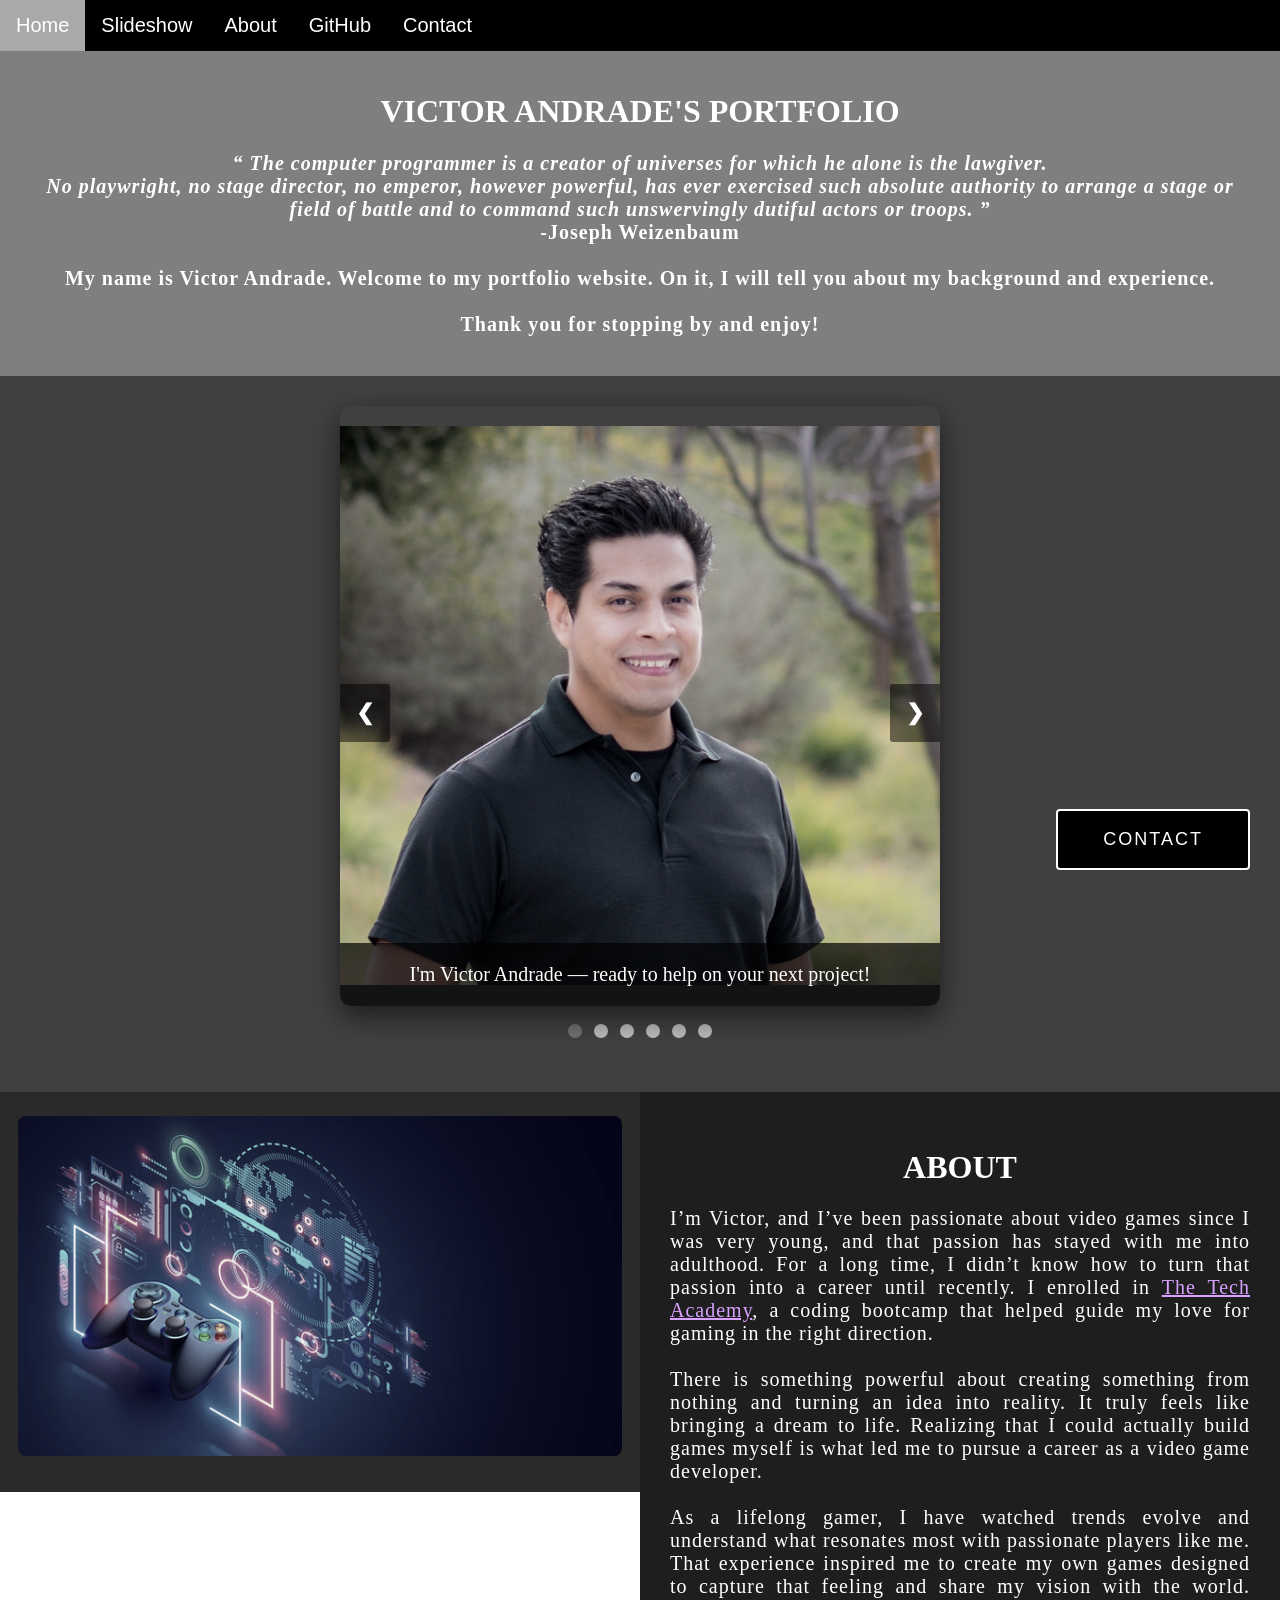
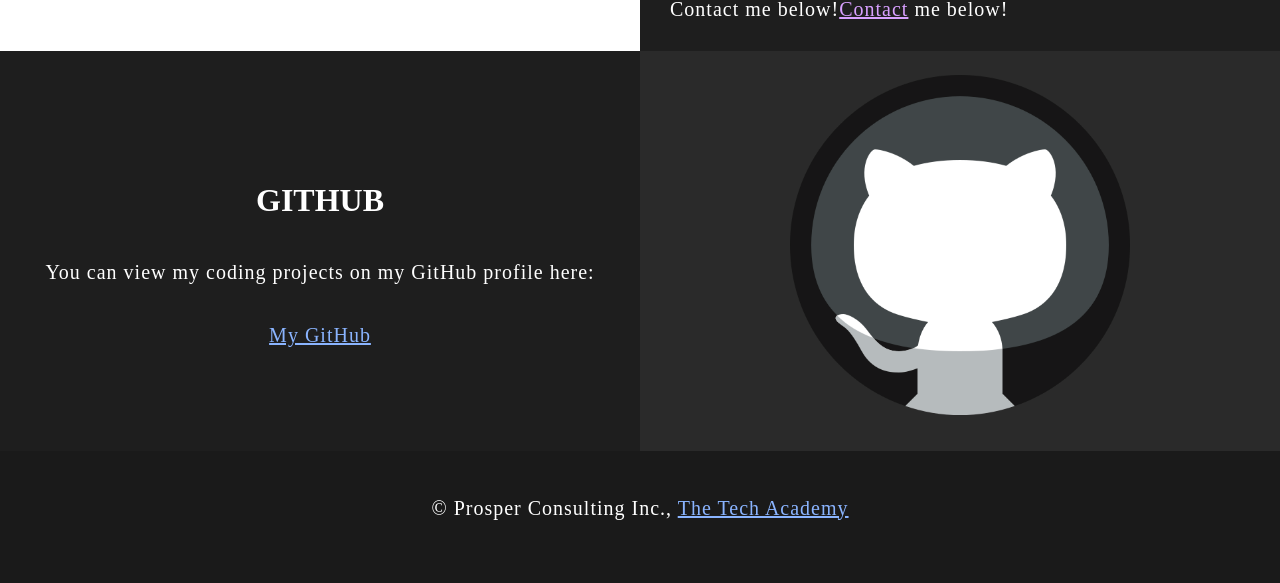
==== index.html @ 46a9baf5 "Update script tag to use deferred loading" ====
<!DOCTYPE html>
<html lang="en">

<head>
    <meta charset="UTF-8">
    <meta name="viewport" content="width=device-width, initial-scale=1.0">
    <title>Portfolio</title>

    <link rel="stylesheet" type="text/css" href="stylesheetportfolio.css">
</head>

<body class="Background">

    <!-- Navbar -->
    <div class="Navbar">
        <a class="active" href="#Home">Home</a>
        <a href="#Slideshow">Slideshow</a>
        <a href="#About">About</a>
        <a href="#GitHub">GitHub</a>
        <a onclick="openForm()" ondblclick="closeForm()" class="contact">Contact</a>
    </div>

    <br>
    <br>

    <!-- Home / Video -->
    <div id="Home">
        <video autoplay muted loop id="Background_Video">
            <source src="videos/video-1.mp4" type="video/mp4">
        </video>
    </div>

    <!-- Video text -->
    <div class="Video_Text">
        <h1 class="white-text">Victor Andrade's Portfolio</h1>
        <strong>
            <p class="center">
                <q>
                    The computer programmer is a creator of universes for which he alone is the lawgiver.
                    <br>No playwright, no stage director, no emperor, however powerful, has ever exercised such absolute
                    authority to arrange a stage or
                    <br>field of battle and to command such unswervingly dutiful actors or troops.
                </q>
                <br> -Joseph Weizenbaum
                <br><br>
                My name is Victor Andrade. Welcome to my portfolio website. On it, I will tell you about my background
                and experience.
                <br><br>
                Thank you for stopping by and enjoy!
            </p>
        </strong>
    </div>

    <!-- Slideshow section -->
    <div id="Slideshow">
        <div id="Slideshow_Background">
            <div id="Slideshow_Container">

                <!-- Slide 1 -->
                <div class="mySlides fade">
                    <img class="Slideshow_Images" src="images/professional-photo.png" alt="Victor professional photo">
                    <div class="text">I'm Victor Andrade — ready to help on your next project!</div>
                </div>

                <!-- Slide 2 -->
                <div class="mySlides fade">
                    <img class="Slideshow_Images logo-slide" src="images/html-js-css.png" alt="HTML CSS JavaScript">
                    <div class="text">Front-end development with<br>HTML, CSS, and JavaScript</div>
                </div>

                <!-- Slide 3 -->
                <div class="mySlides fade">
                    <img class="Slideshow_Images" src="images/python.png" alt="Python">
                    <div class="text">Python for scripting and backend logic</div>
                </div>

                <!-- Slide 4 -->
                <div class="mySlides fade">
                    <img class="Slideshow_Images logo-slide" src="images/csharp-net.png" alt="C# and .NET">
                    <div class="text">C#, .NET, ASP.NET, and MVC</div>
                </div>

                <!-- Slide 5 -->
                <div class="mySlides fade">
                    <img class="Slideshow_Images logo-slide" src="images/sql-database.png" alt="SQL and Databases">
                    <div class="text">Databases and SQL</div>
                </div>

                <!-- Slide 6 -->
                <div class="mySlides fade">
                    <img class="Slideshow_Images" src="images/general-coding.png" alt="Coding background">
                    <div class="text"><a class="white-text contact" onclick="openForm()">Contact me now!</a></div>
                </div>

                <!-- Previous and next buttons -->
                <a class="Previous" onclick="plusSlides(-1)">&#10094;</a>
                <a class="Next" onclick="plusSlides(1)">&#10095;</a>
            </div>

            <br>

            <!-- Dots -->
            <div style="text-align:center">
                <span class="dot" onclick="currentSlide(1)"></span>
                <span class="dot" onclick="currentSlide(2)"></span>
                <span class="dot" onclick="currentSlide(3)"></span>
                <span class="dot" onclick="currentSlide(4)"></span>
                <span class="dot" onclick="currentSlide(5)"></span>
                <span class="dot" onclick="currentSlide(6)"></span>
            </div>
        </div>
    </div>

    <!-- About section -->
    <div class="Row" id="About">
        <div class="Column_2">
            <img src="images/about-image.jpg" alt="About Me">
        </div>
        <div class="Column_1">
            <h1>About</h1>
            <p>
                I’m Victor, and I’ve been passionate about video games since I was very young, and that passion has
                stayed with me into adulthood. For a long time, I didn’t know how to turn that passion into a career
                until recently. I enrolled in <a href="https://www.learncodinganywhere.com/" target="_blank" rel="noopener">The Tech Academy</a>, a coding bootcamp that helped guide my love for gaming
                in the right direction.
                <br><br>
                There is something powerful about creating something from nothing and turning an idea into reality. It
                truly feels like bringing a dream to life. Realizing that I could actually build games myself is what
                led me to pursue a career as a video game developer.
                <br><br>
                As a lifelong gamer, I have watched trends evolve and understand what resonates most with passionate
                players like me. That experience inspired me to create my own games designed to capture that feeling and
                share my vision with the world. Contact me below!<a href="#Contact" class="contact">Contact</a> me below!
            </p>
        </div>
    </div>

    <!-- GitHub section -->
    <div class="Row" id="GitHub">
        <div class="Column_1">
            <h1>GitHub</h1>
            <p>
                You can view my coding projects on my GitHub profile here:
            </p>
            <p class="center">
                <a href="https://github.com/wusha1" target="_blank" rel="noopener">My GitHub</a>
            </p>
        </div>
        <div class="Column_2">
            <a href="https://github.com/wusha1" target="_blank" rel="noopener">
                <img src="images/github_logo.png" alt="GitHub-Logo">
            </a>
        </div>
    </div>

    <!-- Contact popup -->
    <div id="Contact">
        <button onclick="openForm()" class="Pop_Up_Button">CONTACT</button>

        <div class="form-popup" id="myForm" ondblclick="closeForm()">
            <form action="" method="POST" class="form-container">
                <h1>Contact</h1>

                <label for="name"><b>Name</b></label>
                <input type="text" placeholder="Type your name here" name="name" required>

                <label for="phone"><b>Phone</b></label>
                <input type="text" placeholder="Type your phone number here" name="phone">

                <label for="email"><b>Email</b></label>
                <input type="text" placeholder="Type your email address here" name="email" required>

                <label for="message"><b>Message</b></label>
                <input type="text" placeholder="Type your message here" name="message">

                <button type="submit" class="btn">SUBMIT</button>
                <button type="button" class="btn cancel" onclick="closeForm()">CLOSE</button>
            </form>
        </div>
    </div>

    <!-- Footer -->
    <footer>
        <p class="center">
            &copy; Prosper Consulting Inc., <a href="https://www.learncodinganywhere.com/" target="_blank"
                rel="noopener">The Tech Academy</a>
        </p>
        <br>
    </footer>

    <!-- JavaScript -->
    <script src="JS/portfolio.js" defer></script>

</body>

</html>
---- stylesheetportfolio.css ----
body {
    margin: 0%;
}

h1 {
    text-transform: uppercase;
    font-family: "Trebuchet MS", Optima;
    text-align: center;
    margin-top: 3%;
    color: #ffffff; /* changed to stay readable on dark panels */
}

h1:hover {
    filter: grayscale(5%);
    transform: scale(1.1);
    transition: transform 1s;
}

.white-text {
    color: #fff;
}

#About a {
    color: #d8a0ff;      /* soft purple */
    text-decoration: underline;
}

#About a:hover {
    color: white;
}

p {
    font-family: Perpetua, Rockwell Extra Bold;
    text-align: justify;
    letter-spacing: 1px;
    font-size: 20px;
    padding-left: 20px;
    padding-right: 20px;
    color: #ffffff; /* keeps text readable on dark panels */
}

p:hover {
    color: #00004d;
    transition: transform 1s;
    transform: scale(1.01);
}

.center {
    text-align: center;
}

.center:hover {
    transition: transform 2s;
    transform: scale(1.1);
}

a {
    color: #8ab4ff; /* nicer on dark background than pure blue */
}

q {
    font-style: italic;
}

img {
    filter: grayscale(75%);
    border-radius: 8px;
    max-width: 100%;
    height: 340px;
    display: block;
    margin-left: auto;
    margin-right: auto;
}

img:hover {
    filter: grayscale(5%);
    transition: transform 1s;
    transform: scale(1.1);
}

@media screen and (max-width: 576px) {
    img {
        height: 100px;
        margin-top: 150px;
    }
}

footer {
    padding: 2%;
    background-color: #1a1a1a; /* was white */
    color: white;
}

footer a {
    color: #8ab4ff;
}

.Navbar {
    overflow: hidden;
    background-color: black;
    position: fixed;
    top: 0;
    width: 100%;
    z-index: 1;
    -webkit-animation: moveNav 5s;
    animation: moveNav 5s;
}

@keyframes moveNav {
    from {
        left: -100vw;
    }

    to {
        left: 0vw;
    }
}

.Navbar a {
    float: left;
    display: block;
    color: white;
    padding: 14px 16px;
    text-decoration: none;
    font-family: Avant Garde, Arial, Helvetica;
    font-size: 20px;
    text-align: center;
    position: relative;
    -webkit-animation: moveNavText 5.75s;
    animation: moveNavText 5.75s;
}

@keyframes moveNavText {
    from {
        top: -100vw;
    }

    to {
        top: 0vw;
    }
}

@media screen and (max-width: 576px) {
    .Navbar a {
        width: 25%;
        font-size: 12px;
    }
}

.Navbar a:hover {
    background-color: #f4f4f4;
    color: black;
    font-weight: bold;
}

.Navbar a.active {
    background-color: darkgray;
}

#Background_Video {
    position: fixed;
    right: 0;
    bottom: 0;
    min-width: 100%;
    min-height: 100%;
    z-index: -1;
    object-fit: cover;
}

@media screen and (max-width: 576px) {
    #Background_Video {
        display: none;
    }
}

.Video_Text {
    background: rgba(0, 0, 0, 0.5);
    color: white;
    width: 100%;
    padding: 20px;
    position: relative;
    -webkit-animation: moveVideoText 5.75s;
    animation: moveVideoText 5.75s;
}

@keyframes moveVideoText {
    from {
        top: -100vw;
    }

    to {
        top: 0vw;
    }
}

* {
    box-sizing: border-box;
}

.Column_1 {
    float: left;
    width: 50%;
    padding: 10px;
    padding-top: 3%;
    min-height: 400px;
    background-color: #1e1e1e; /* was #f2f2f2 (light) */
    color: white;
}

#GitHub .Column_1 {
    display: flex;
    flex-direction: column;
    justify-content: center;
    /* vertical center */
    align-items: center;
    /* horizontal center */
    text-align: center;
    /* center the text */
}

@media screen and (max-width: 576px) {
    .Column_1 {
        overflow: auto;
    }
}

.Column_2 {
    float: left;
    width: 50%;
    padding: 10px;
    padding-top: 1.9%;
    min-height: 400px;
    background-color: #2a2a2a; /* slightly darker than old #4d4d4d */
    color: white;
}

.Column_tall {
    padding-top: 3.5%;
    min-height: 450px;
}

.Row:after {
    content: "";
    display: table;
    clear: both;
}

input[type=text],
input[type=email],
textarea {
    width: 100%;
    padding: 12px;
    border: 1px solid #ccc;
    border-radius: 4px;
    box-sizing: border-box;
    margin-top: 6px;
    margin-bottom: 16px;
    resize: vertical;
    font-family: Perpetua, Rockwell Extra Bold;
}

input[type=text]:hover,
input[type=email]:hover,
textarea:hover {
    box-shadow: 0 0 5px #00004d inset;
}

input[type=submit] {
    background-color: black;
    color: white;
    font-weight: bold;
    padding: 12px 20px;
    border: none;
    border-radius: 4px;
    cursor: pointer;
    display: block;
    margin-left: auto;
    margin-right: auto;
    font-family: Perpetua, Rockwell Extra Bold;
}

input[type=submit]:hover {
    background-color: white;
    color: black;
    transform: scale(1.5);
    transition: transform 1.5s;
}

form {
    border-radius: 5px;
    background-color: #1e1e1e; /* was #f2f2f2 (light) */
    padding: 10px;
    font-family: "Trebuchet MS", Optima;
    color: white;
}

/*SLIDESHOW-IMAGES AND BOX*/

#Slideshow_Background {
    background-color: rgba(0, 0, 0, 0.75);
    padding: 30px 0 50px 0;
}

#Slideshow_Container {
    width: 100%;
    max-width: 600px;
    margin: auto;
    position: relative;
    box-shadow: 0 10px 30px rgba(0, 0, 0, 0.6);
    border-radius: 10px;
    overflow: hidden;
}

.mySlides {
    display: none;
}

.Slideshow_Images {
    width: 100%;
    height: 600px;
    object-fit: contain;
    border-radius: 0px;
    filter: grayscale(30%);
}

.Slideshow_Images:hover {
    filter: grayscale(0%);
    transform: scale(1.02);
    transition: transform 0.8s;
}

.Previous,
.Next {
    cursor: pointer;
    position: absolute;
    top: 50%;
    padding: 16px;
    margin-top: -22px;
    color: white;
    font-weight: bold;
    font-size: 22px;
    border-radius: 0 3px 3px 0;
    user-select: none;
    background-color: rgba(0, 0, 0, 0.5);
}

.Next {
    right: 0;
    border-radius: 3px 0 0 3px;
}

.Previous:hover,
.Next:hover {
    background-color: rgba(0, 0, 0, 0.85);
}

.text {
    color: white;
    left: 0;
    font-size: 20px;
    padding: 20px;
    position: absolute;
    bottom: 0;
    width: 100%;
    text-align: center;
    border-radius: 0 0 10px 10px;
    background: rgba(0, 0, 0, 0.7);
}

.dot {
    cursor: pointer;
    height: 14px;
    width: 14px;
    margin: 0 4px;
    background-color: #bbb;
    border-radius: 50%;
    display: inline-block;
    transition: background-color 0.6s ease;
}

.active,
.dot:hover {
    background-color: #717171;
}

.fade {
    animation-name: fade;
    animation-duration: 1s;
}

@keyframes fade {
    from {
        opacity: .4
    }

    to {
        opacity: 1
    }
}

@media screen and (max-width: 576px) {
    #Slideshow_Container {
        width: 95%;
    }

    .Slideshow_Images {
        height: 250px;
    }

    .text {
        font-size: 16px;
    }
}

/*POP-UP CONTACT BOX*/

.Pop_Up_Button {
    position: fixed;
    bottom: 30px;
    right: 30px;

    padding: 18px 45px;
    /* bigger button */
    font-size: 18px;
    /* larger text */
    letter-spacing: 2px;
    /* more spacing between letters */

    background-color: black;
    color: white;
    border: 2px solid white;
    border-radius: 4px;

    cursor: pointer;
    transition: 0.3s ease;
}

.Pop_Up_Button:hover {
    background-color: white;
    color: black;
}

.form-popup {
    display: none;
    position: fixed;
    bottom: 90px;
    right: 20px;
    border: 3px solid #f1f1f1;
    z-index: 30;
    background-color: white;
    border-radius: 10px;
    width: 320px;
}

.form-container {
    max-width: 320px;
    padding: 16px;
}

.form-container input[type=text],
.form-container input[type=email] {
    width: 100%;
    padding: 12px;
    margin: 6px 0 14px 0;
    border: 1px solid #ccc;
    border-radius: 6px;
}

.form-container .btn {
    background-color: black;
    color: white;
    padding: 12px;
    border: none;
    cursor: pointer;
    width: 100%;
    margin-bottom: 10px;
    border-radius: 6px;
    font-weight: bold;
}

.form-container .btn:hover {
    background-color: #444;
}

.form-container .cancel {
    background-color: darkred;
}

.form-container .cancel:hover {
    background-color: #7a0000;
}

@media screen and (max-width: 576px) {
    .form-popup {
        width: 90%;
        right: 5%;
        bottom: 90px;
    }

    .form-container {
        max-width: 100%;
    }
}
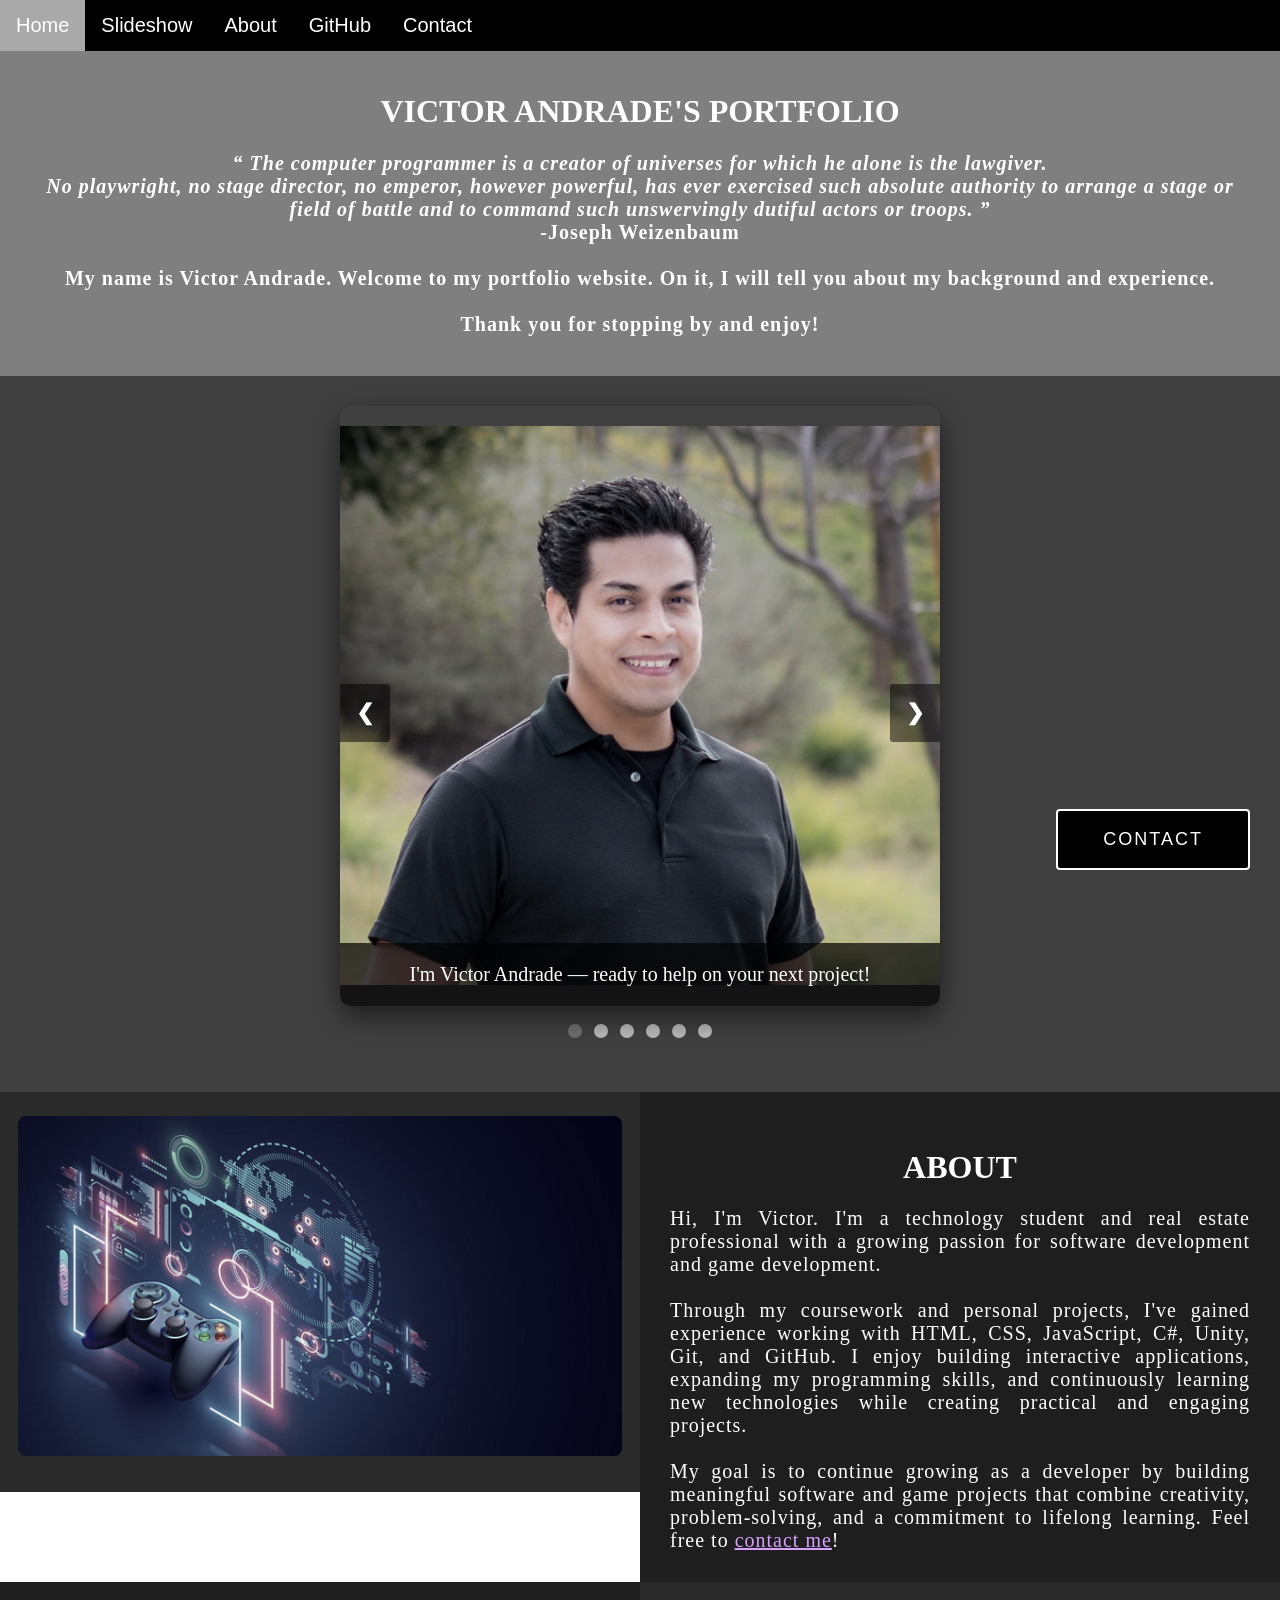
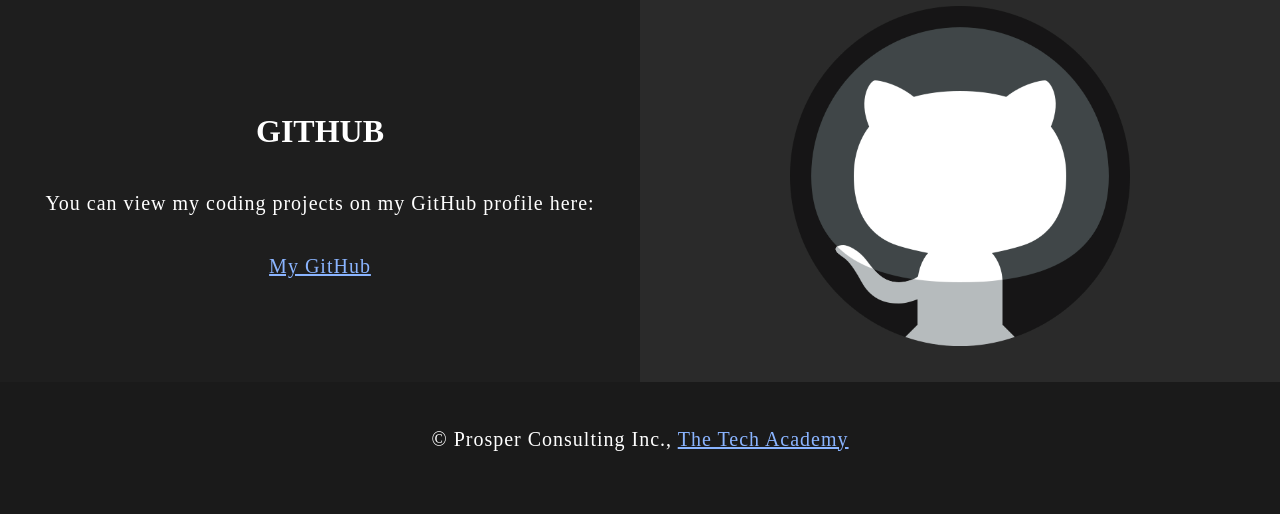
==== commit 0c987ebe: "Update index.html" ====
--- a/index.html
+++ b/index.html
@@ -119,18 +119,19 @@
         <div class="Column_1">
             <h1>About</h1>
             <p>
-                I’m Victor, and I’ve been passionate about video games since I was very young, and that passion has
-                stayed with me into adulthood. For a long time, I didn’t know how to turn that passion into a career
-                until recently. I enrolled in <a href="https://www.learncodinganywhere.com/" target="_blank" rel="noopener">The Tech Academy</a>, a coding bootcamp that helped guide my love for gaming
-                in the right direction.
+                Hi, I'm Victor. I'm a technology student and real estate professional with a growing
+                passion for software development and game development.
                 <br><br>
-                There is something powerful about creating something from nothing and turning an idea into reality. It
-                truly feels like bringing a dream to life. Realizing that I could actually build games myself is what
-                led me to pursue a career as a video game developer.
+
+                Through my coursework and personal projects, I've gained experience working with
+                HTML, CSS, JavaScript, C#, Unity, Git, and GitHub. I enjoy building interactive
+                applications, expanding my programming skills, and continuously learning new
+                technologies while creating practical and engaging projects.
                 <br><br>
-                As a lifelong gamer, I have watched trends evolve and understand what resonates most with passionate
-                players like me. That experience inspired me to create my own games designed to capture that feeling and
-                share my vision with the world. Contact me below!<a href="#Contact" class="contact">Contact</a> me below!
+
+                My goal is to continue growing as a developer by building meaningful software and
+                game projects that combine creativity, problem-solving, and a commitment to
+                lifelong learning. Feel free to <a href="#Contact" class="contact">contact me</a>!
             </p>
         </div>
     </div>
@@ -193,4 +194,4 @@
 
 </body>
 
-</html>
+</html>
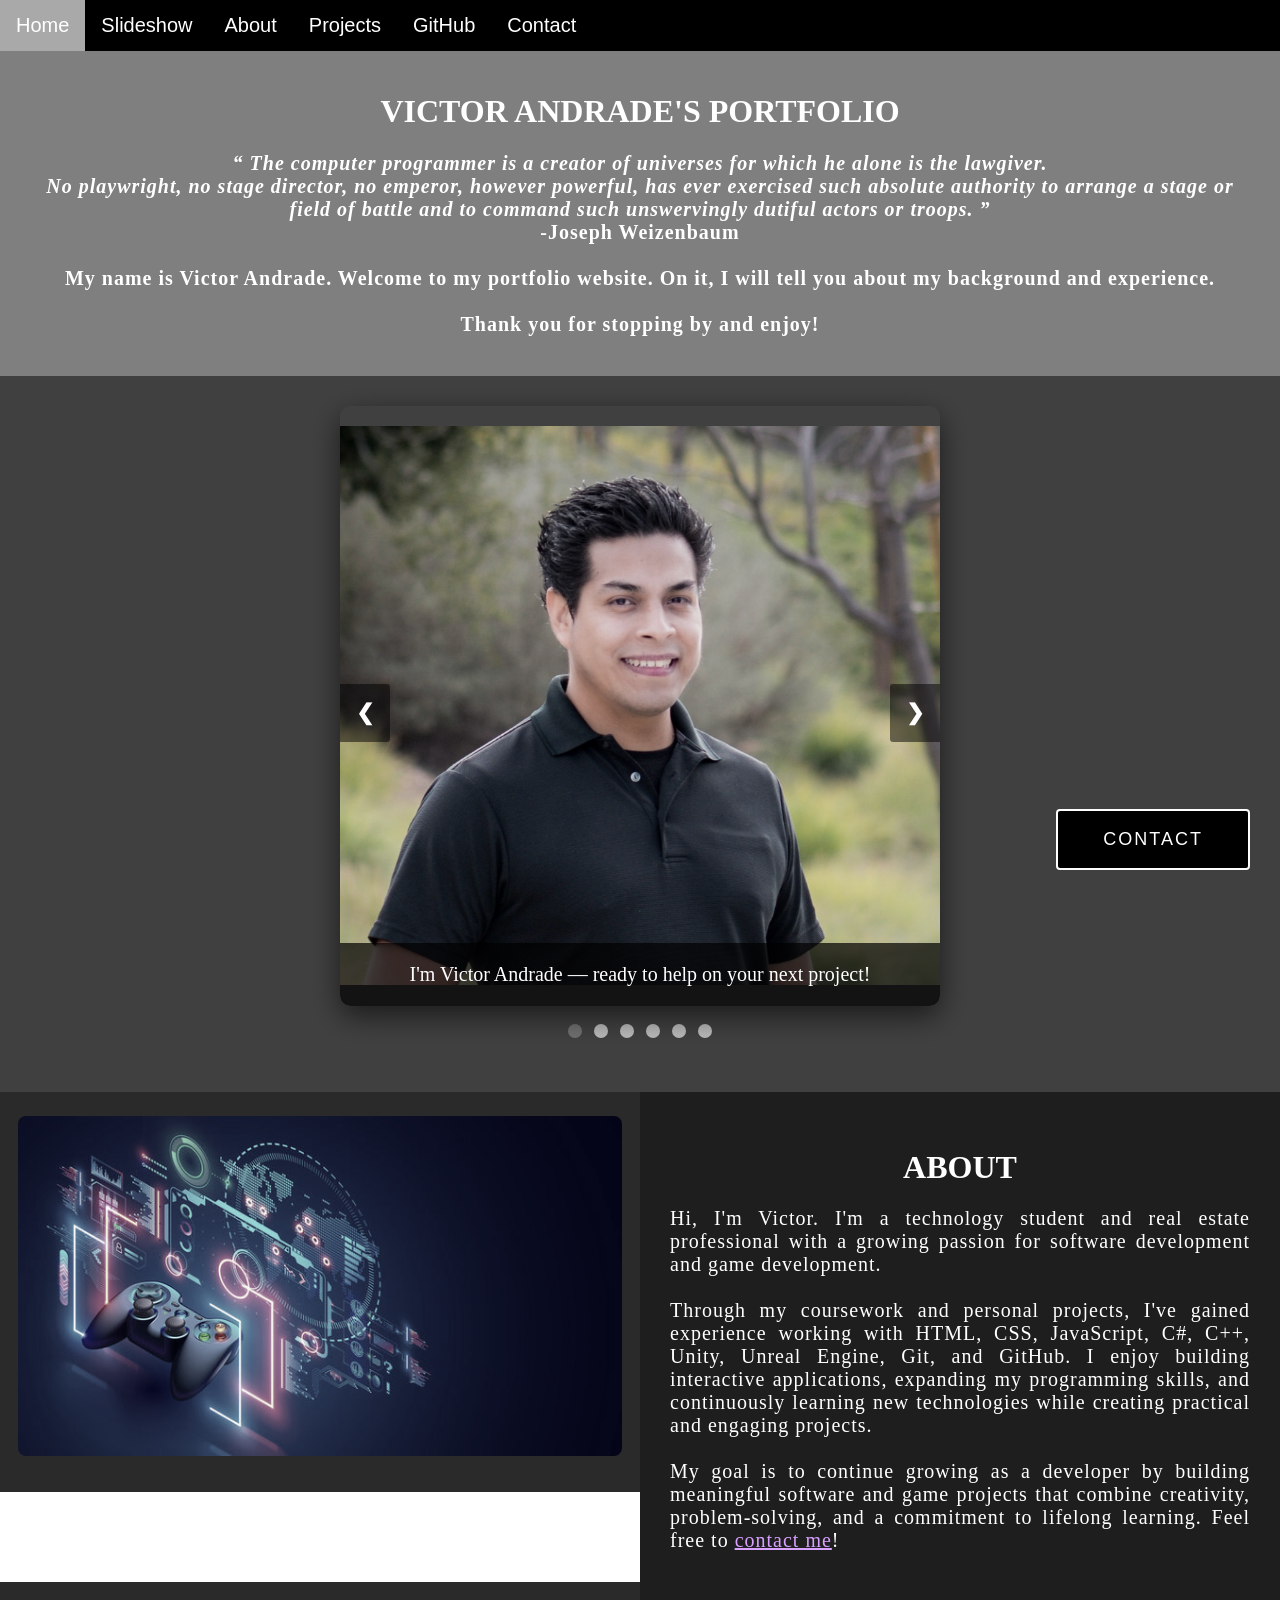
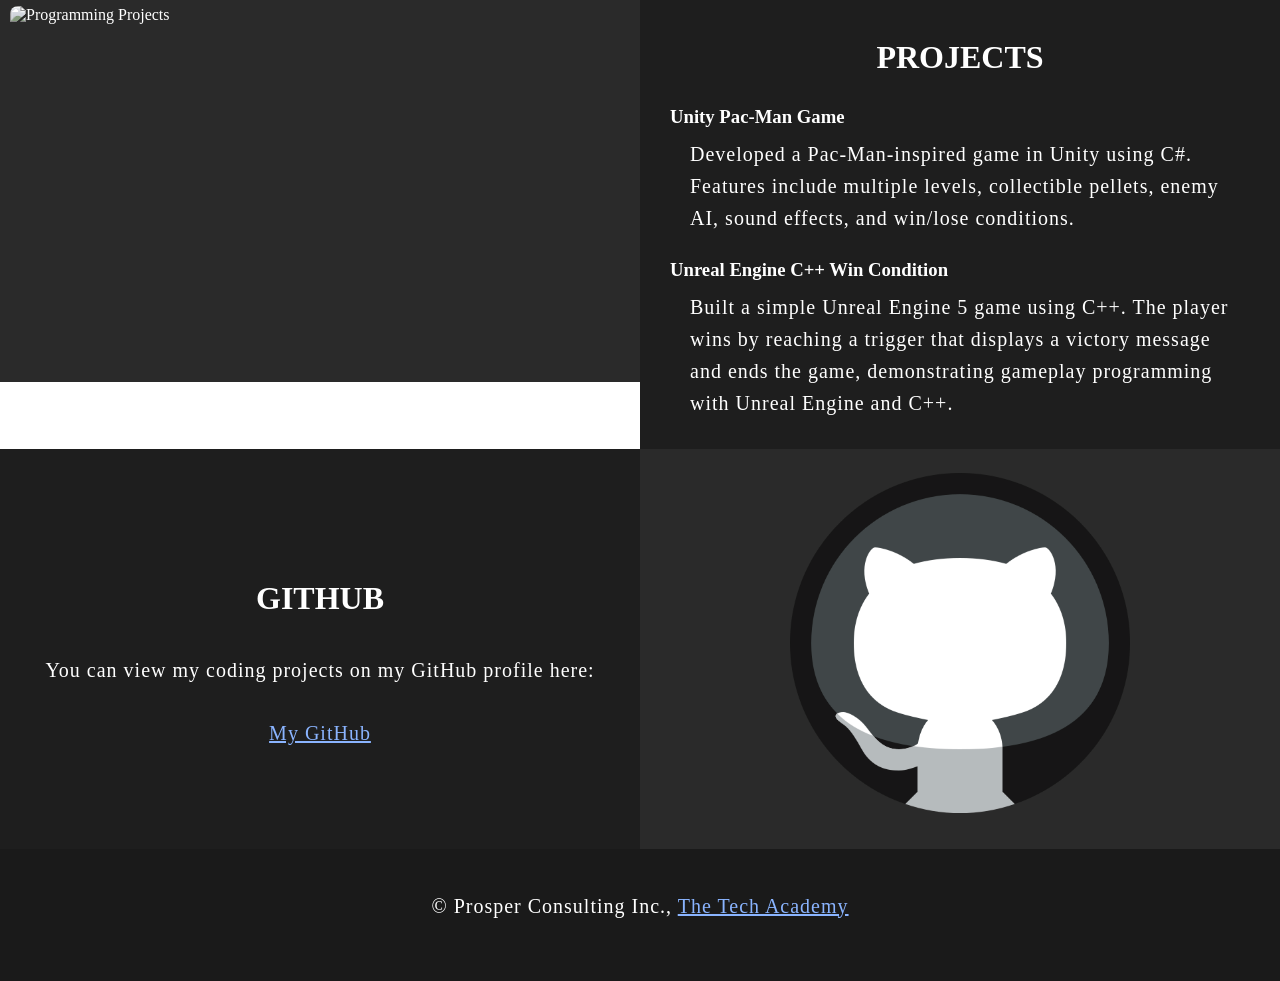
==== commit 03e8756b: "Updated portfolio with Unreal Engine projects" ====
--- a/index.html
+++ b/index.html
@@ -16,6 +16,7 @@
         <a class="active" href="#Home">Home</a>
         <a href="#Slideshow">Slideshow</a>
         <a href="#About">About</a>
+        <a href="#Projects">Projects</a>
         <a href="#GitHub">GitHub</a>
         <a onclick="openForm()" ondblclick="closeForm()" class="contact">Contact</a>
     </div>
@@ -124,7 +125,7 @@
                 <br><br>
 
                 Through my coursework and personal projects, I've gained experience working with
-                HTML, CSS, JavaScript, C#, Unity, Git, and GitHub. I enjoy building interactive
+                HTML, CSS, JavaScript, C#, C++, Unity, Unreal Engine, Git, and GitHub. I enjoy building interactive
                 applications, expanding my programming skills, and continuously learning new
                 technologies while creating practical and engaging projects.
                 <br><br>
@@ -132,6 +133,30 @@
                 My goal is to continue growing as a developer by building meaningful software and
                 game projects that combine creativity, problem-solving, and a commitment to
                 lifelong learning. Feel free to <a href="#Contact" class="contact">contact me</a>!
+            </p>
+        </div>
+    </div>
+
+    <!-- Projects section -->
+    <div class="Row" id="Projects">
+        <div class="Column_2">
+            <img src="images/general-coding.png" alt="Programming Projects">
+        </div>
+
+        <div class="Column_1">
+            <h1>Projects</h1>
+
+            <h3>Unity Pac-Man Game</h3>
+            <p>
+                Developed a Pac-Man-inspired game in Unity using C#. Features include multiple levels,
+                collectible pellets, enemy AI, sound effects, and win/lose conditions.
+            </p>
+
+            <h3>Unreal Engine C++ Win Condition</h3>
+            <p>
+                Built a simple Unreal Engine 5 game using C++. The player wins by reaching a trigger
+                that displays a victory message and ends the game, demonstrating gameplay programming
+                with Unreal Engine and C++.
             </p>
         </div>
     </div>
--- a/stylesheetportfolio.css
+++ b/stylesheetportfolio.css
@@ -7,7 +7,8 @@
     font-family: "Trebuchet MS", Optima;
     text-align: center;
     margin-top: 3%;
-    color: #ffffff; /* changed to stay readable on dark panels */
+    color: #ffffff;
+    /* changed to stay readable on dark panels */
 }
 
 h1:hover {
@@ -21,7 +22,8 @@
 }
 
 #About a {
-    color: #d8a0ff;      /* soft purple */
+    color: #d8a0ff;
+    /* soft purple */
     text-decoration: underline;
 }
 
@@ -36,7 +38,8 @@
     font-size: 20px;
     padding-left: 20px;
     padding-right: 20px;
-    color: #ffffff; /* keeps text readable on dark panels */
+    color: #ffffff;
+    /* keeps text readable on dark panels */
 }
 
 p:hover {
@@ -55,7 +58,8 @@
 }
 
 a {
-    color: #8ab4ff; /* nicer on dark background than pure blue */
+    color: #8ab4ff;
+    /* nicer on dark background than pure blue */
 }
 
 q {
@@ -87,7 +91,8 @@
 
 footer {
     padding: 2%;
-    background-color: #1a1a1a; /* was white */
+    background-color: #1a1a1a;
+    /* was white */
     color: white;
 }
 
@@ -203,7 +208,8 @@
     padding: 10px;
     padding-top: 3%;
     min-height: 400px;
-    background-color: #1e1e1e; /* was #f2f2f2 (light) */
+    background-color: #1e1e1e;
+    /* was #f2f2f2 (light) */
     color: white;
 }
 
@@ -230,7 +236,8 @@
     padding: 10px;
     padding-top: 1.9%;
     min-height: 400px;
-    background-color: #2a2a2a; /* slightly darker than old #4d4d4d */
+    background-color: #2a2a2a;
+    /* slightly darker than old #4d4d4d */
     color: white;
 }
 
@@ -288,7 +295,8 @@
 
 form {
     border-radius: 5px;
-    background-color: #1e1e1e; /* was #f2f2f2 (light) */
+    background-color: #1e1e1e;
+    /* was #f2f2f2 (light) */
     padding: 10px;
     font-family: "Trebuchet MS", Optima;
     color: white;
@@ -500,4 +508,28 @@
     .form-container {
         max-width: 100%;
     }
+}
+
+/* Projects Section */
+#Projects h1 {
+    text-align: center;
+    margin-bottom: 30px;
+}
+
+#Projects h3 {
+    margin-top: 25px;
+    margin-bottom: 10px;
+}
+
+#Projects p {
+    margin-top: 0;
+    margin-bottom: 20px;
+    text-align: left;
+    line-height: 1.6;
+}
+
+#Projects h3,
+#Projects p {
+    margin-left: 20px;
+    margin-right: 20px;
 }
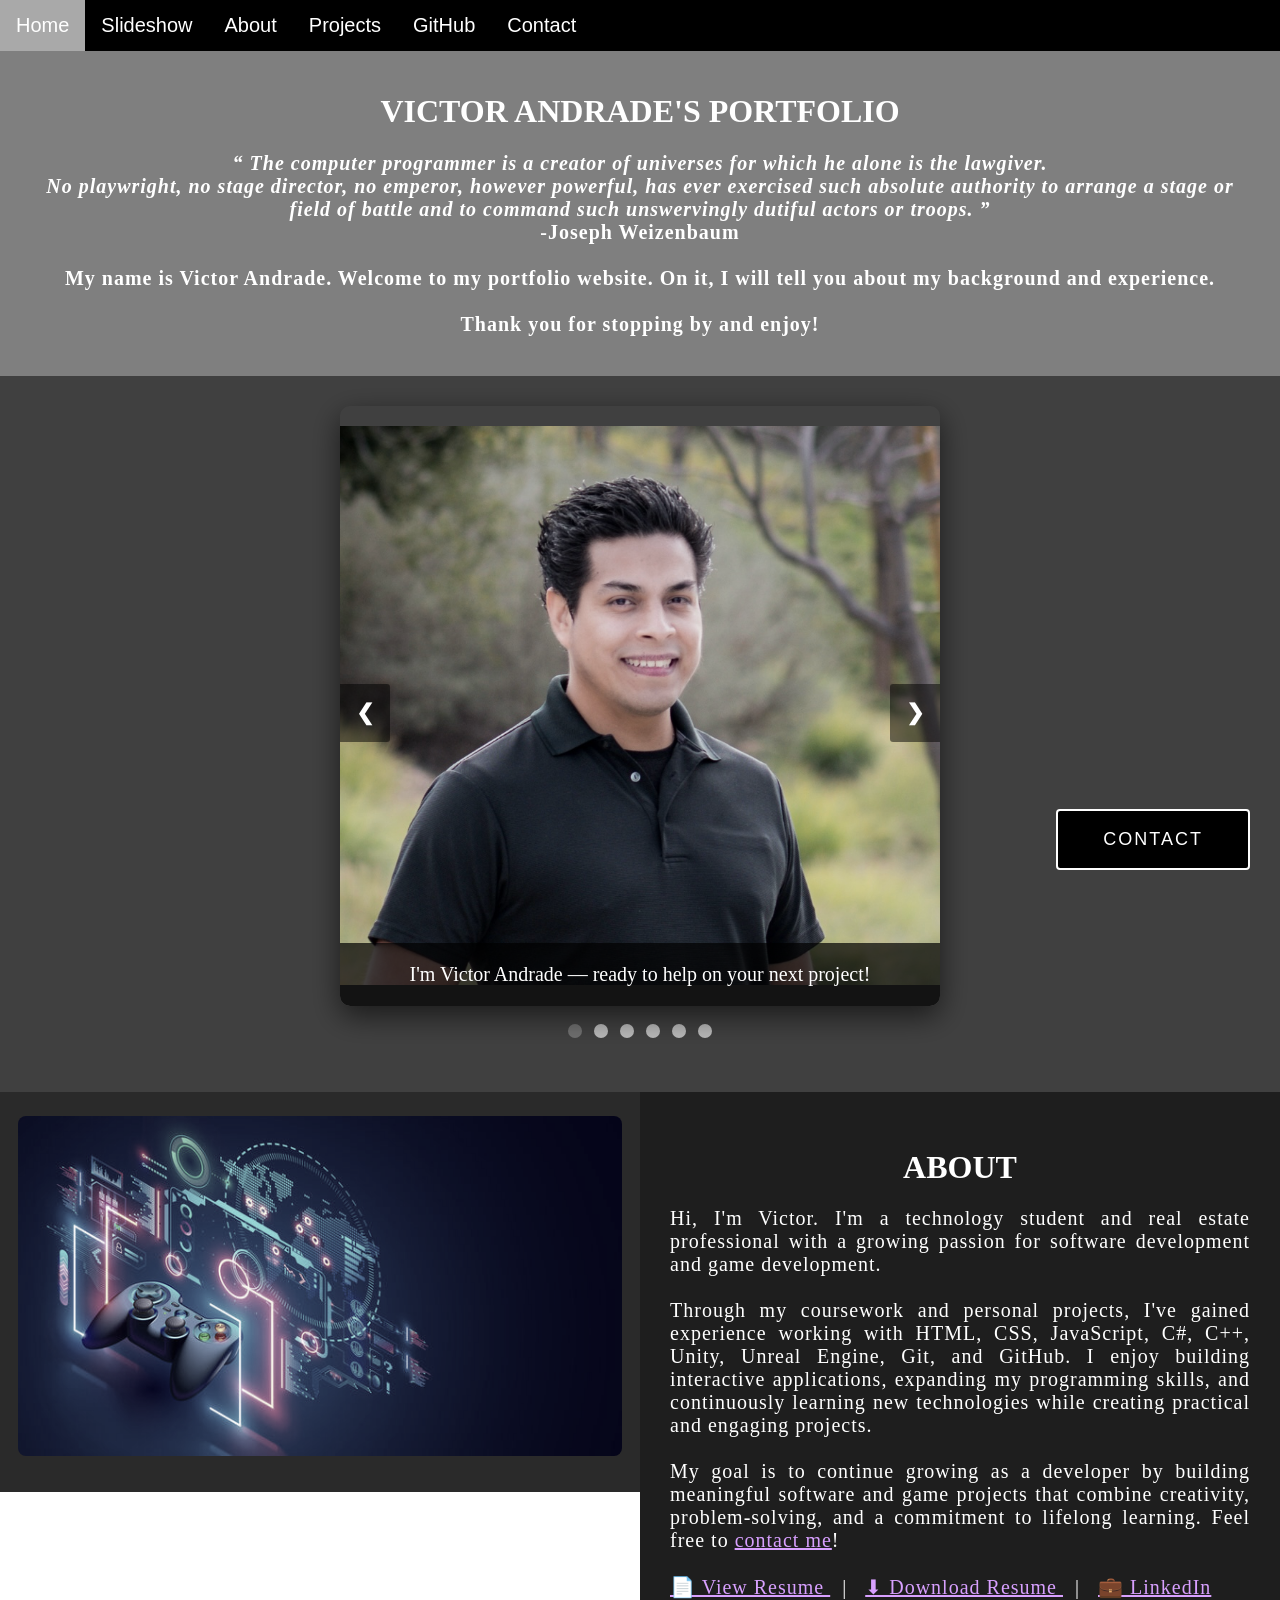
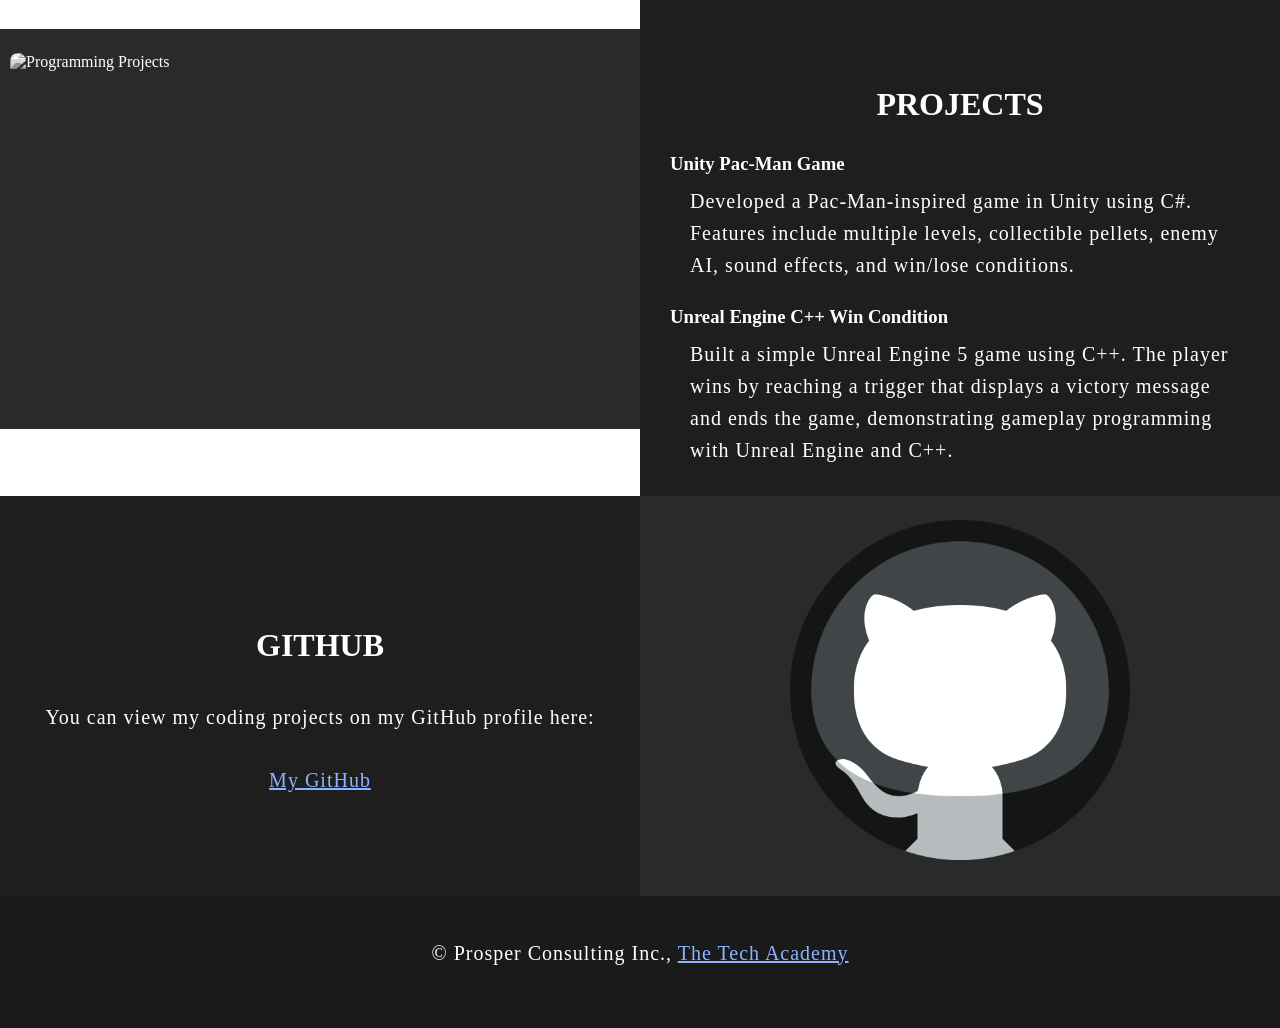
==== commit 450eb7ef: "Added resume, LinkedIn, and contact form updates" ====
--- a/index.html
+++ b/index.html
@@ -132,7 +132,28 @@
 
                 My goal is to continue growing as a developer by building meaningful software and
                 game projects that combine creativity, problem-solving, and a commitment to
-                lifelong learning. Feel free to <a href="#Contact" class="contact">contact me</a>!
+                lifelong learning.
+
+                Feel free to
+                <a href="#Contact" class="contact">contact me</a>!
+
+                <br><br>
+
+                <a href="Documents/Victor-Andrade-Resume.pdf" target="_blank">
+                    📄 View Resume
+                </a>
+
+                &nbsp; | &nbsp;
+
+                <a href="Documents/Victor-Andrade-Resume.pdf" download>
+                    ⬇ Download Resume
+                </a>
+
+                &nbsp; | &nbsp;
+
+                <a href="https://www.linkedin.com/in/victor-andrade-6a0864397/" target="_blank">
+                    💼 LinkedIn
+                </a>
             </p>
         </div>
     </div>
@@ -184,7 +205,7 @@
         <button onclick="openForm()" class="Pop_Up_Button">CONTACT</button>
 
         <div class="form-popup" id="myForm" ondblclick="closeForm()">
-            <form action="" method="POST" class="form-container">
+            <form action="https://formspree.io/f/xbddgzww" method="POST" class="form-container">
                 <h1>Contact</h1>
 
                 <label for="name"><b>Name</b></label>
--- a/stylesheetportfolio.css
+++ b/stylesheetportfolio.css
@@ -532,4 +532,69 @@
 #Projects p {
     margin-left: 20px;
     margin-right: 20px;
+}
+/*Mobile Version Included*/
+
+@media screen and (max-width: 768px) {
+
+    body {
+        overflow-x: hidden;
+    }
+
+    /* Stack the two-column sections vertically */
+    .Column_1,
+    .Column_2 {
+        width: 100%;
+        float: none;
+        min-height: auto;
+        padding: 25px 15px;
+    }
+
+    /* Make normal images fit phone screens */
+    img {
+        width: 100%;
+        height: auto;
+        max-height: 350px;
+        object-fit: contain;
+        margin-top: 0;
+    }
+
+    /* Mobile navigation */
+    .Navbar a {
+        width: 33.33%;
+        padding: 10px 4px;
+        font-size: 13px;
+    }
+
+    /* Make paragraphs easier to read */
+    p {
+        font-size: 17px;
+        padding-left: 10px;
+        padding-right: 10px;
+        line-height: 1.5;
+    }
+
+    h1 {
+        font-size: 26px;
+    }
+
+    /* Keep slideshow inside the screen */
+    #Slideshow_Container {
+        width: 95%;
+    }
+
+    .Slideshow_Images {
+        width: 100%;
+        height: 300px;
+        object-fit: contain;
+        margin-top: 0;
+    }
+
+    /* Keep contact button from taking too much space */
+    .Pop_Up_Button {
+        right: 15px;
+        bottom: 15px;
+        padding: 12px 25px;
+        font-size: 14px;
+    }
 }
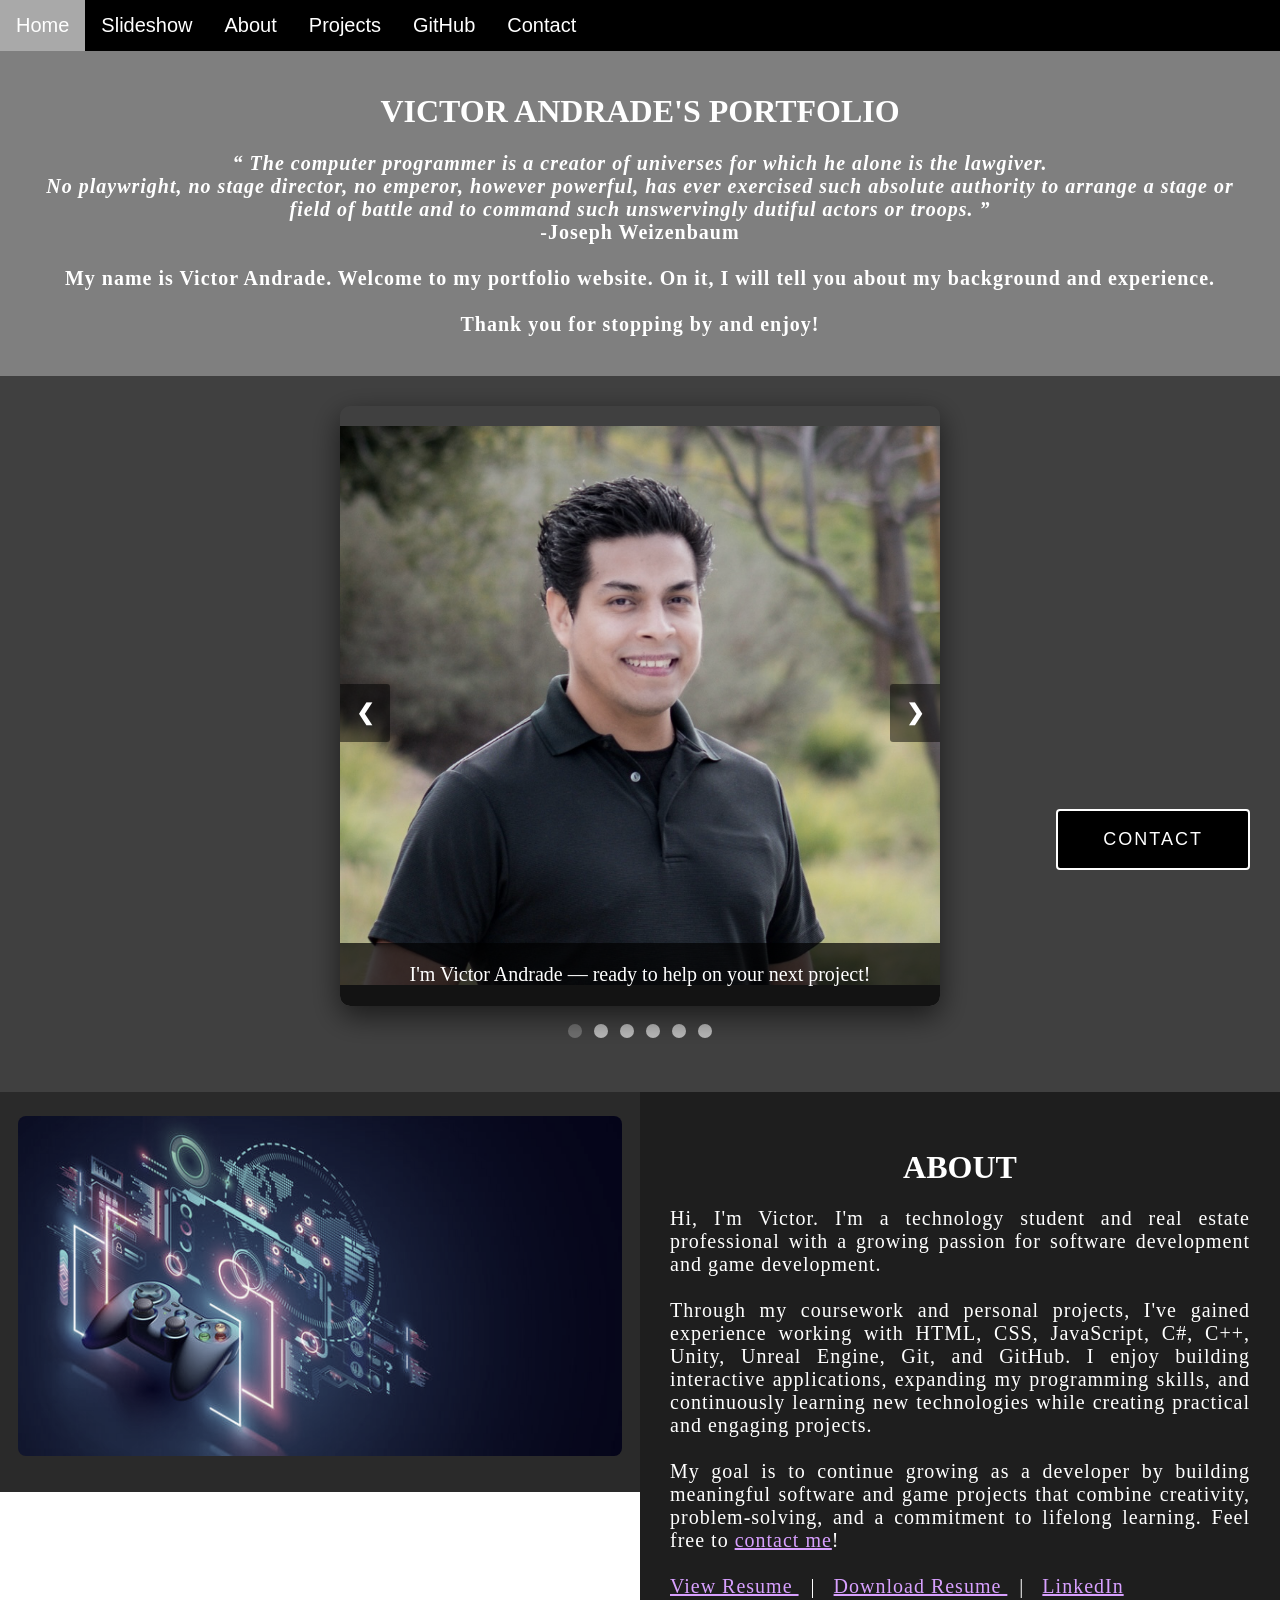
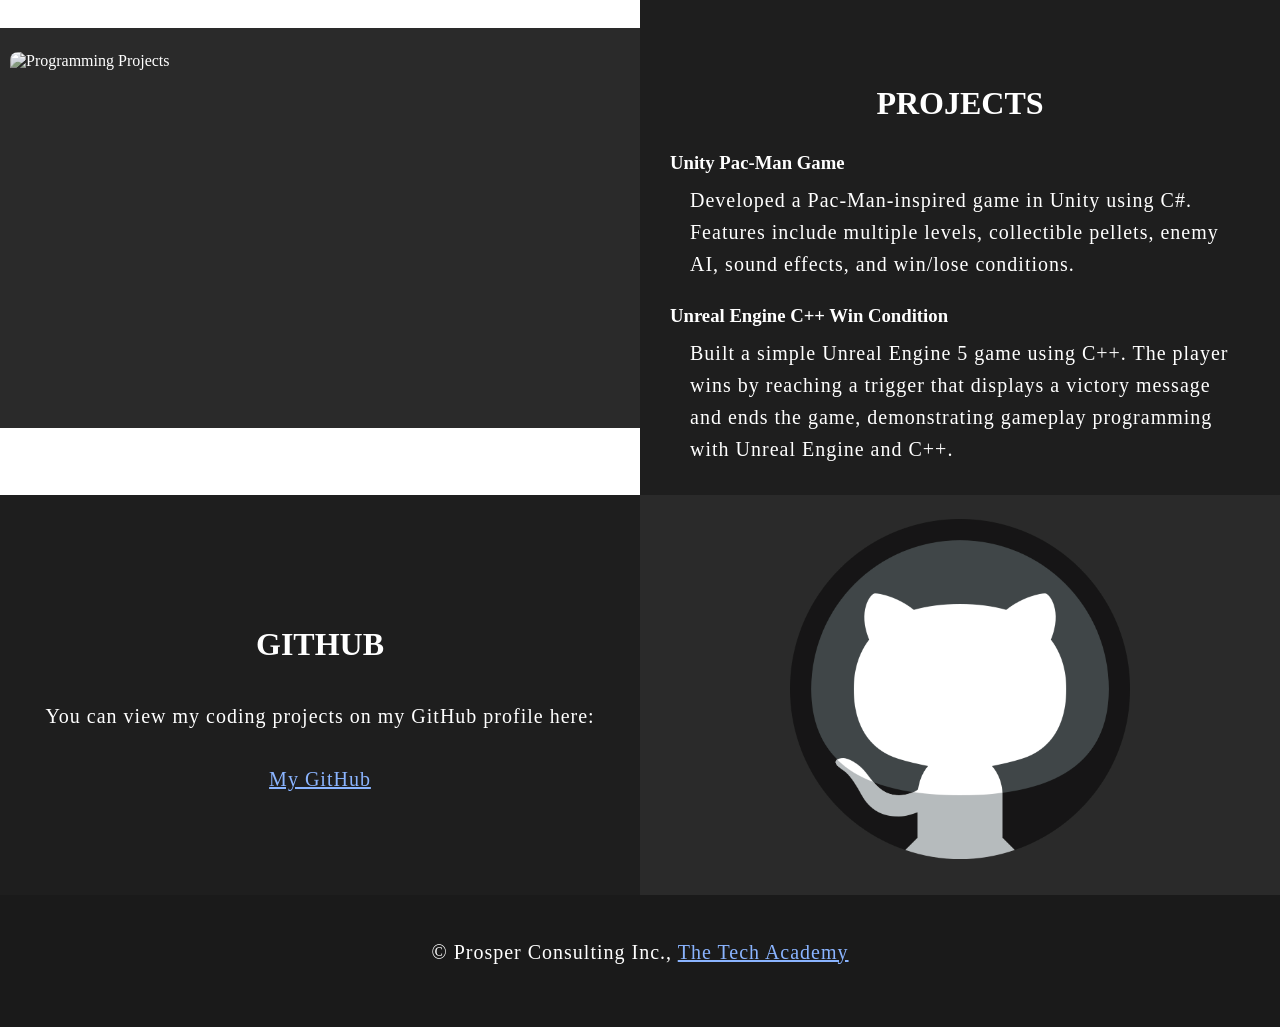
==== commit e7d4c425: "Updated script" ====
--- a/index.html
+++ b/index.html
@@ -140,19 +140,19 @@
                 <br><br>
 
                 <a href="Documents/Victor-Andrade-Resume.pdf" target="_blank">
-                    📄 View Resume
+                     View Resume
                 </a>
 
                 &nbsp; | &nbsp;
 
                 <a href="Documents/Victor-Andrade-Resume.pdf" download>
-                    ⬇ Download Resume
+                     Download Resume
                 </a>
 
                 &nbsp; | &nbsp;
 
                 <a href="https://www.linkedin.com/in/victor-andrade-6a0864397/" target="_blank">
-                    💼 LinkedIn
+                     LinkedIn
                 </a>
             </p>
         </div>
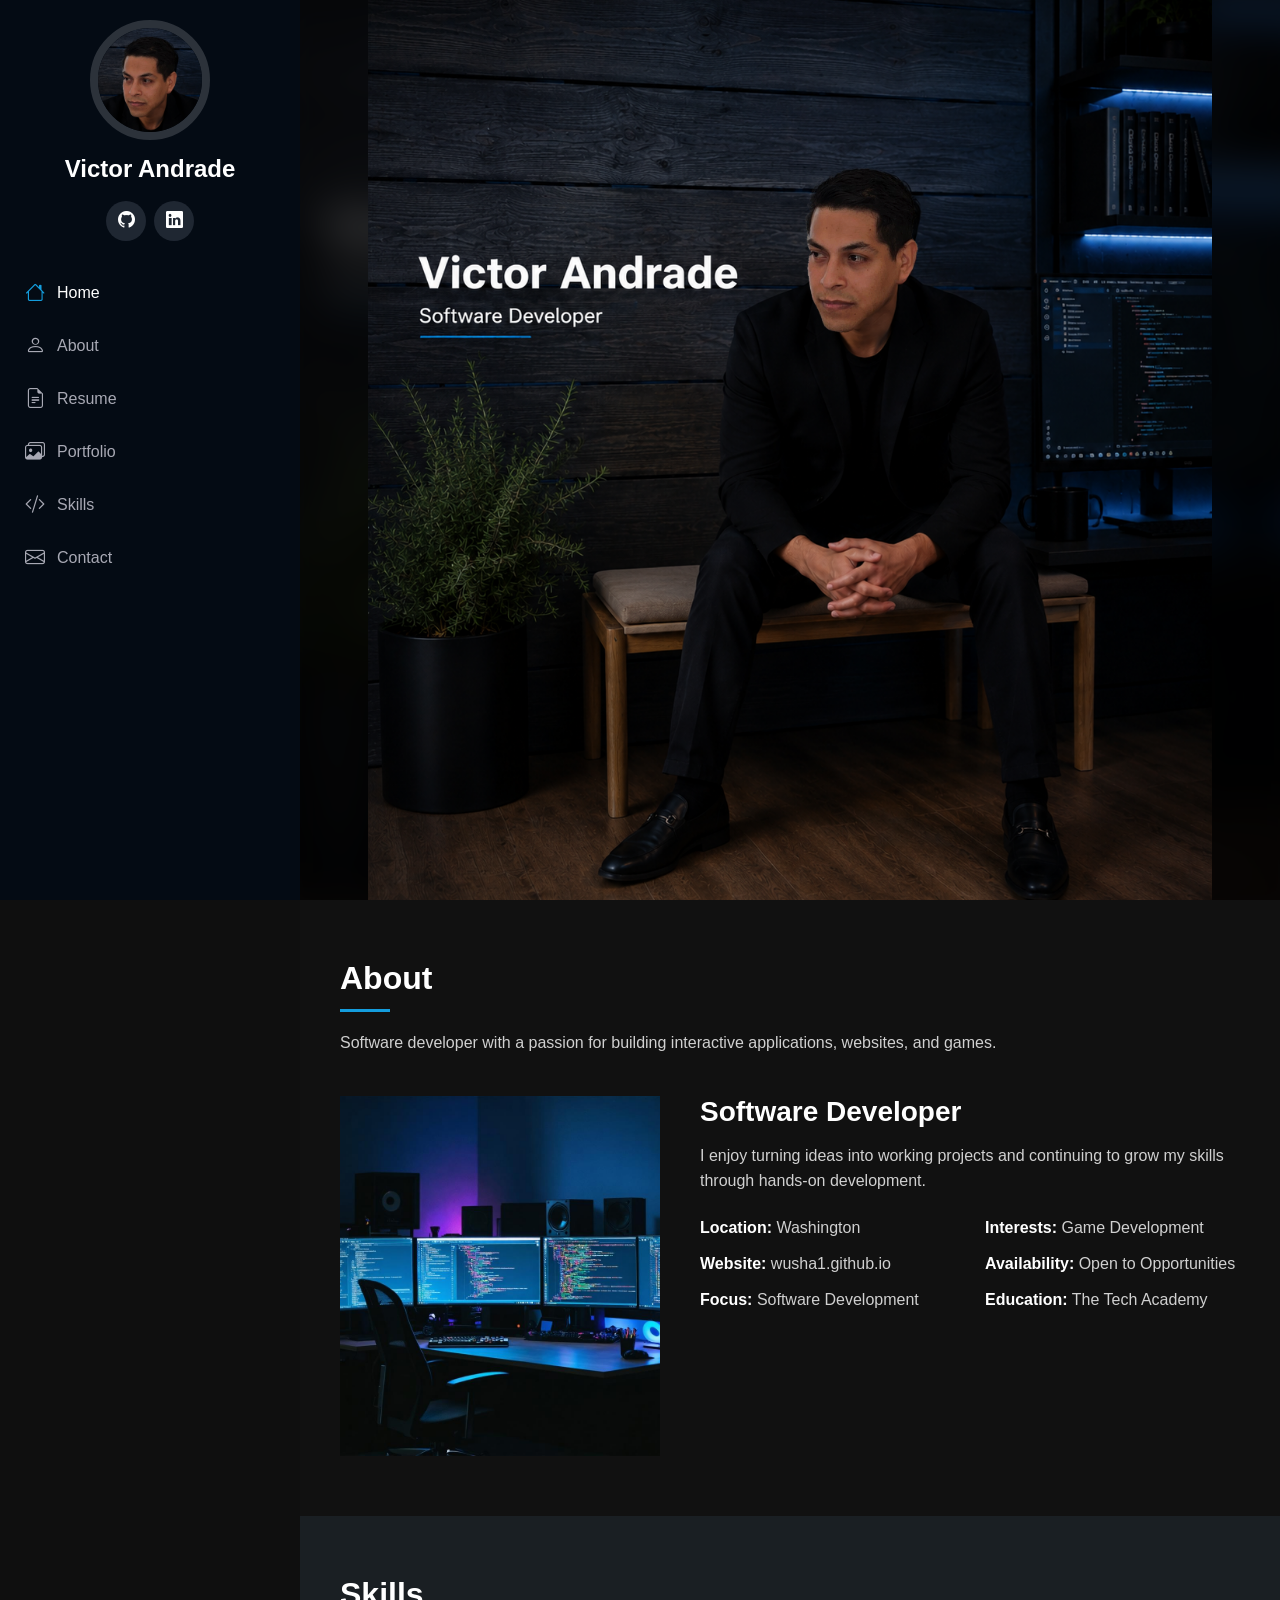
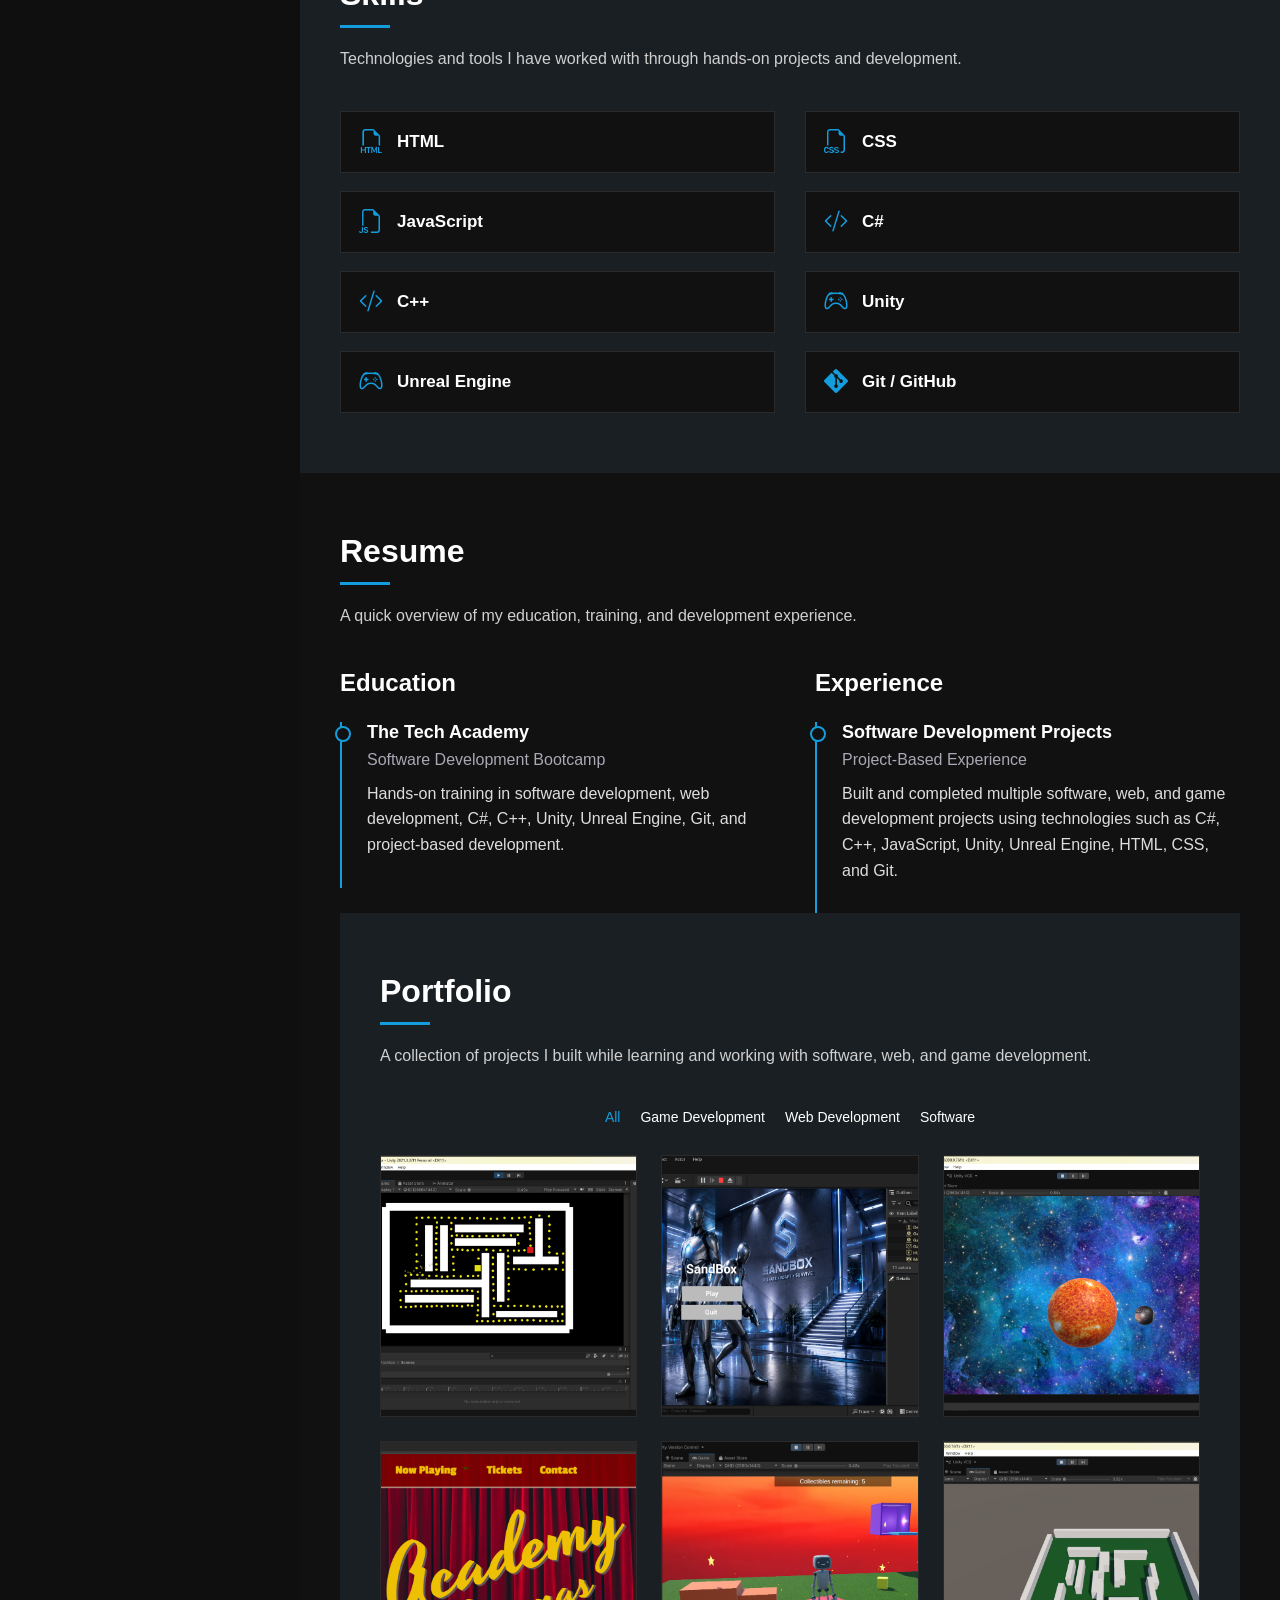
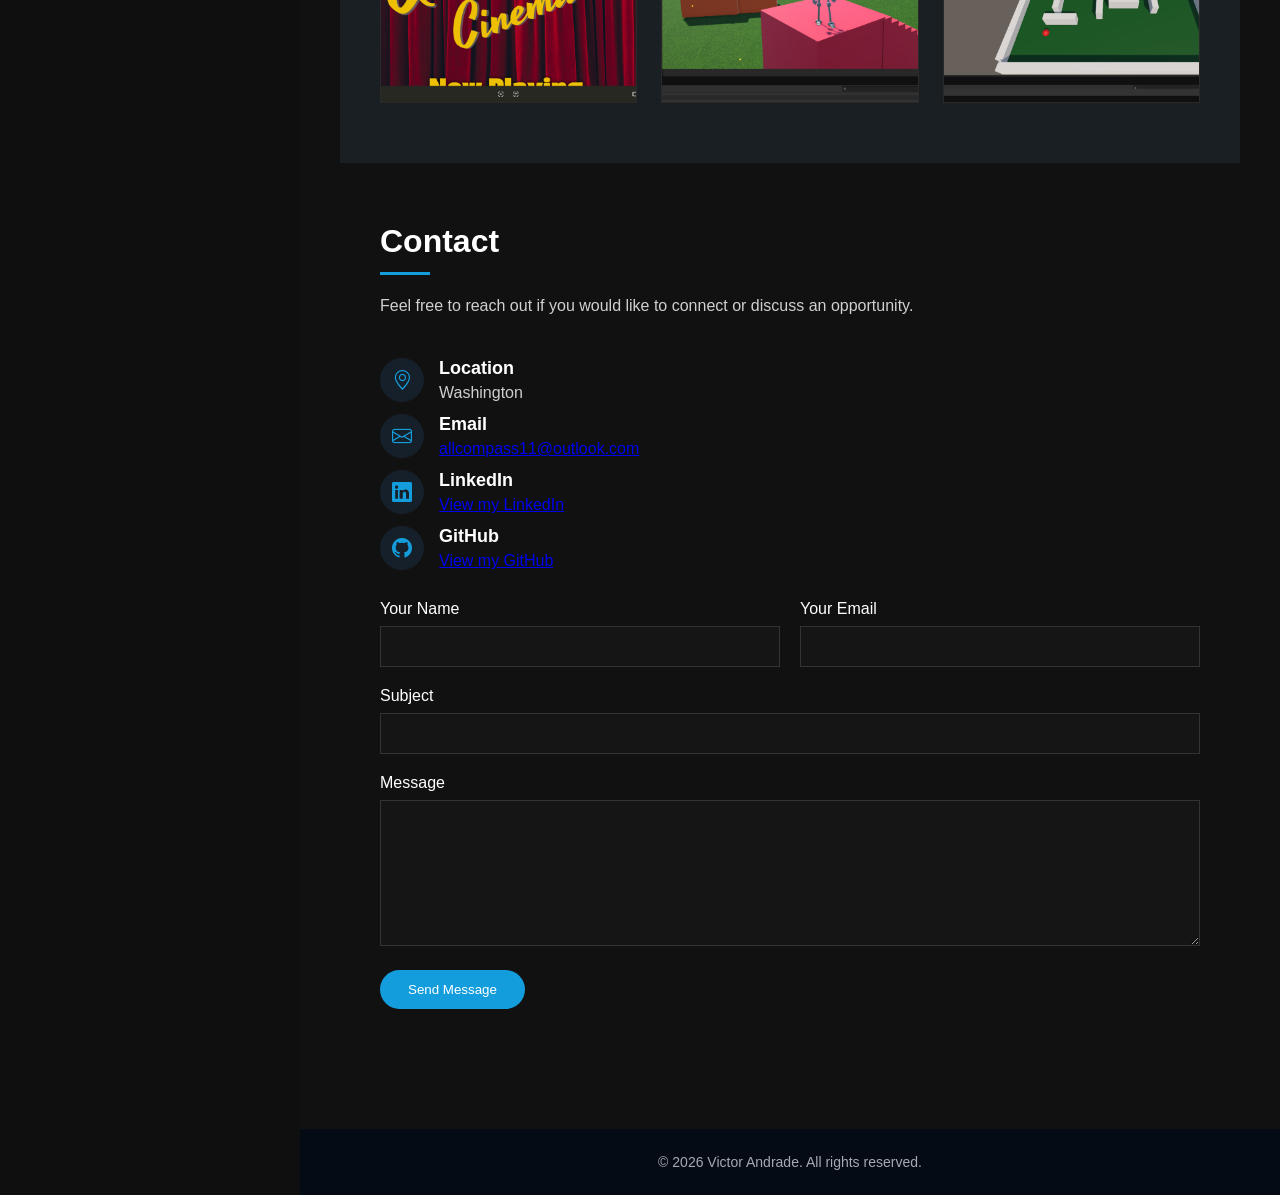
==== commit 3351fb46: "Replace old portfolio with redesigned portfolio" ====
--- a/index.html
+++ b/index.html
@@ -4,240 +4,525 @@
 <head>
     <meta charset="UTF-8">
     <meta name="viewport" content="width=device-width, initial-scale=1.0">
-    <title>Portfolio</title>
-
-    <link rel="stylesheet" type="text/css" href="stylesheetportfolio.css">
+
+    <title>Victor Andrade | Portfolio</title>
+
+    <!-- Bootstrap Icons -->
+    <link rel="stylesheet" href="https://cdn.jsdelivr.net/npm/bootstrap-icons@1.11.3/font/bootstrap-icons.min.css">
+
+    <!-- Our CSS -->
+    <link rel="stylesheet" href="Stylesheets.css">
 </head>
 
-<body class="Background">
-
-    <!-- Navbar -->
-    <div class="Navbar">
-        <a class="active" href="#Home">Home</a>
-        <a href="#Slideshow">Slideshow</a>
-        <a href="#About">About</a>
-        <a href="#Projects">Projects</a>
-        <a href="#GitHub">GitHub</a>
-        <a onclick="openForm()" ondblclick="closeForm()" class="contact">Contact</a>
-    </div>
-
-    <br>
-    <br>
-
-    <!-- Home / Video -->
-    <div id="Home">
-        <video autoplay muted loop id="Background_Video">
-            <source src="videos/video-1.mp4" type="video/mp4">
-        </video>
-    </div>
-
-    <!-- Video text -->
-    <div class="Video_Text">
-        <h1 class="white-text">Victor Andrade's Portfolio</h1>
-        <strong>
-            <p class="center">
-                <q>
-                    The computer programmer is a creator of universes for which he alone is the lawgiver.
-                    <br>No playwright, no stage director, no emperor, however powerful, has ever exercised such absolute
-                    authority to arrange a stage or
-                    <br>field of battle and to command such unswervingly dutiful actors or troops.
-                </q>
-                <br> -Joseph Weizenbaum
-                <br><br>
-                My name is Victor Andrade. Welcome to my portfolio website. On it, I will tell you about my background
-                and experience.
-                <br><br>
-                Thank you for stopping by and enjoy!
-            </p>
-        </strong>
-    </div>
-
-    <!-- Slideshow section -->
-    <div id="Slideshow">
-        <div id="Slideshow_Background">
-            <div id="Slideshow_Container">
-
-                <!-- Slide 1 -->
-                <div class="mySlides fade">
-                    <img class="Slideshow_Images" src="images/professional-photo.png" alt="Victor professional photo">
-                    <div class="text">I'm Victor Andrade — ready to help on your next project!</div>
-                </div>
-
-                <!-- Slide 2 -->
-                <div class="mySlides fade">
-                    <img class="Slideshow_Images logo-slide" src="images/html-js-css.png" alt="HTML CSS JavaScript">
-                    <div class="text">Front-end development with<br>HTML, CSS, and JavaScript</div>
-                </div>
-
-                <!-- Slide 3 -->
-                <div class="mySlides fade">
-                    <img class="Slideshow_Images" src="images/python.png" alt="Python">
-                    <div class="text">Python for scripting and backend logic</div>
-                </div>
-
-                <!-- Slide 4 -->
-                <div class="mySlides fade">
-                    <img class="Slideshow_Images logo-slide" src="images/csharp-net.png" alt="C# and .NET">
-                    <div class="text">C#, .NET, ASP.NET, and MVC</div>
-                </div>
-
-                <!-- Slide 5 -->
-                <div class="mySlides fade">
-                    <img class="Slideshow_Images logo-slide" src="images/sql-database.png" alt="SQL and Databases">
-                    <div class="text">Databases and SQL</div>
-                </div>
-
-                <!-- Slide 6 -->
-                <div class="mySlides fade">
-                    <img class="Slideshow_Images" src="images/general-coding.png" alt="Coding background">
-                    <div class="text"><a class="white-text contact" onclick="openForm()">Contact me now!</a></div>
-                </div>
-
-                <!-- Previous and next buttons -->
-                <a class="Previous" onclick="plusSlides(-1)">&#10094;</a>
-                <a class="Next" onclick="plusSlides(1)">&#10095;</a>
+<body>
+
+    <!-- =========================
+         LEFT SIDEBAR
+    ========================== -->
+    <header id="sidebar">
+
+        <!-- Temporary Profile Image Placeholder -->
+        <div class="profile-image">
+            <img src="Images/Portfoliopro.png" alt="Victor Andrade">
+        </div>
+
+        <!-- Name -->
+        <h1 class="site-name">Victor Andrade</h1>
+
+        <!-- Social Links -->
+        <div class="social-links">
+
+            <a href="https://wusha1.github.io/#Home" aria-label="GitHub">
+                <i class="bi bi-github"></i>
+            </a>
+
+            <a href="https://www.linkedin.com/in/victor-andrade-6a0864397/1" aria-label="LinkedIn">
+                <i class="bi bi-linkedin"></i>
+            </a>
+
+        </div>
+
+        <!-- Navigation -->
+        <nav class="sidebar-nav">
+
+            <ul>
+
+                <li>
+                    <a href="#home" class="active">
+                        <i class="bi bi-house"></i>
+                        <span>Home</span>
+                    </a>
+                </li>
+
+                <li>
+                    <a href="#about">
+                        <i class="bi bi-person"></i>
+                        <span>About</span>
+                    </a>
+                </li>
+
+                <li>
+                    <a href="#resume">
+                        <i class="bi bi-file-earmark-text"></i>
+                        <span>Resume</span>
+                    </a>
+                </li>
+
+                <li>
+                    <a href="#portfolio">
+                        <i class="bi bi-images"></i>
+                        <span>Portfolio</span>
+                    </a>
+                </li>
+
+                <li>
+                    <a href="#skills">
+                        <i class="bi bi-code-slash"></i>
+                        <span>Skills</span>
+                    </a>
+                </li>
+
+                <li>
+                    <a href="#contact">
+                        <i class="bi bi-envelope"></i>
+                        <span>Contact</span>
+                    </a>
+                </li>
+
+            </ul>
+
+        </nav>
+
+    </header>
+    <main>
+        <section id="home" class="hero">
+            <div class="hero-overlay"></div>
+        </section>
+        <!-- about -->
+        <section id="about" class="about reveal">
+            <div class="section-heading">
+                <h2>About</h2>
+                <div class="heading-line"></div>
+
+                <p>
+                    Software developer with a passion for building interactive applications,
+                    websites, and games.
+                </p>
             </div>
 
-            <br>
-
-            <!-- Dots -->
-            <div style="text-align:center">
-                <span class="dot" onclick="currentSlide(1)"></span>
-                <span class="dot" onclick="currentSlide(2)"></span>
-                <span class="dot" onclick="currentSlide(3)"></span>
-                <span class="dot" onclick="currentSlide(4)"></span>
-                <span class="dot" onclick="currentSlide(5)"></span>
-                <span class="dot" onclick="currentSlide(6)"></span>
+            <div class="about-content">
+
+                <div class="about-image">
+                    <img src="Images/Techy.png" alt="Victor Andrade - Software Developer">
+                </div>
+
+                <div class="about-info">
+                    <h2>Software Developer</h2>
+
+                    <p>
+                        I enjoy turning ideas into working projects and continuing to grow
+                        my skills through hands-on development.
+                    </p>
+
+                    <div class="about-details">
+
+                        <div>
+                            <p><strong>Location:</strong> Washington</p>
+                            <p><strong>Website:</strong> wusha1.github.io</p>
+                            <p><strong>Focus:</strong> Software Development</p>
+                        </div>
+
+                        <div>
+                            <p><strong>Interests:</strong> Game Development</p>
+                            <p><strong>Availability:</strong> Open to Opportunities</p>
+                            <p><strong>Education:</strong> The Tech Academy</p>
+                        </div>
+
+                    </div>
+                </div>
+
             </div>
+        </section>
+        <!-- skills -->
+        <section id="skills" class="skills reveal">
+            <div class="section-heading">
+                <h2>Skills</h2>
+                <div class="heading-line"></div>
+
+                <p>
+                    Technologies and tools I have worked with through hands-on projects and development.
+                </p>
+            </div>
+
+            <div class="skills-grid">
+
+                <div class="skill-item">
+                    <i class="bi bi-filetype-html"></i>
+                    <span>HTML</span>
+                </div>
+
+                <div class="skill-item">
+                    <i class="bi bi-filetype-css"></i>
+                    <span>CSS</span>
+                </div>
+
+                <div class="skill-item">
+                    <i class="bi bi-filetype-js"></i>
+                    <span>JavaScript</span>
+                </div>
+
+                <div class="skill-item">
+                    <i class="bi bi-code-slash"></i>
+                    <span>C#</span>
+                </div>
+
+                <div class="skill-item">
+                    <i class="bi bi-code-slash"></i>
+                    <span>C++</span>
+                </div>
+
+                <div class="skill-item">
+                    <i class="bi bi-controller"></i>
+                    <span>Unity</span>
+                </div>
+
+                <div class="skill-item">
+                    <i class="bi bi-controller"></i>
+                    <span>Unreal Engine</span>
+                </div>
+
+                <div class="skill-item">
+                    <i class="bi bi-git"></i>
+                    <span>Git / GitHub</span>
+                </div>
+
+            </div>
+        </section>
+        <!-- resume -->
+        <section id="resume" class="resume reveal">
+            <div class="section-heading">
+                <h2>Resume</h2>
+                <div class="heading-line"></div>
+
+                <p>
+                    A quick overview of my education, training, and development experience.
+                </p>
+            </div>
+
+            <div class="resume-grid">
+
+                <div class="resume-column">
+                    <h3>Education</h3>
+
+                    <div class="resume-item">
+                        <h4>The Tech Academy</h4>
+                        <span>Software Development Bootcamp</span>
+
+                        <p>
+                            Hands-on training in software development, web development,
+                            C#, C++, Unity, Unreal Engine, Git, and project-based development.
+                        </p>
+                    </div>
+                </div>
+
+                <div class="resume-column">
+                    <h3>Experience</h3>
+
+                    <div class="resume-item">
+                        <h4>Software Development Projects</h4>
+                        <span>Project-Based Experience</span>
+
+                        <p>
+                            Built and completed multiple software, web, and game development
+                            projects using technologies such as C#, C++, JavaScript, Unity,
+                            Unreal Engine, HTML, CSS, and Git.
+                        </p>
+                    </div>
+                </div>
+
+            </div>
+            <!-- portfolio -->
+            <section id="portfolio" class="portfolio reveal">
+                <div class="section-heading">
+                    <h2>Portfolio</h2>
+                    <div class="heading-line"></div>
+
+                    <p>
+                        A collection of projects I built while learning and working with
+                        software, web, and game development.
+                    </p>
+                </div>
+
+                <div class="portfolio-filters">
+                    <button class="active">All</button>
+                    <button>Game Development</button>
+                    <button>Web Development</button>
+                    <button>Software</button>
+                </div>
+
+                <div class="portfolio-grid">
+
+                    <!-- Pac-Man -->
+                    <div class="portfolio-item" data-category="game">
+                        <img src="Images/Pacman.png" alt="Unity Pac-Man game">
+
+                        <div class="portfolio-info">
+                            <span class="project-label">Game Development</span>
+
+                            <div class="portfolio-actions">
+                                <button class="preview-btn" type="button" aria-label="Preview Unity Pac-Man project">
+                                    <i class="bi bi-zoom-in"></i>
+                                </button>
+
+                                <a href="#" class="details-link" aria-label="View Unity Pac-Man project details">
+                                    <i class="bi bi-link-45deg"></i>
+                                </a>
+                            </div>
+
+                            <div class="project-text">
+                                <h3>Unity Pac-Man Game</h3>
+                                <p>Unity / C#</p>
+                            </div>
+                        </div>
+                    </div>
+
+                    <!-- Unreal Engine Live Project -->
+                    <div class="portfolio-item" data-category="game">
+                        <img src="Images/Sandbox-game.png" alt="Unreal Engine sandbox game">
+
+                        <div class="portfolio-info">
+                            <span class="project-label">Game Development</span>
+
+                            <div class="portfolio-actions">
+                                <button class="preview-btn" type="button"
+                                    aria-label="Preview Unreal Engine Live Project">
+                                    <i class="bi bi-zoom-in"></i>
+                                </button>
+
+                                <a href="project-details.html?project=unreal-live" class="details-link"
+                                    aria-label="View Unreal Engine Live Project details">
+                                    <i class="bi bi-link-45deg"></i>
+                                </a>
+                            </div>
+
+                            <div class="project-text">
+                                <h3>Unreal Engine Live Project</h3>
+                                <p>Unreal Engine / Blueprints</p>
+                            </div>
+                        </div>
+                    </div>
+
+                    <!-- Planetary Unity Project -->
+                    <div class="portfolio-item" data-category="game">
+                        <img src="Images/Planetary-Unity.png" alt="Unity planetary project">
+
+                        <div class="portfolio-info">
+                            <span class="project-label">Game Development</span>
+
+                            <div class="portfolio-actions">
+                                <button class="preview-btn" type="button" aria-label="Preview Planetary Unity Project">
+                                    <i class="bi bi-zoom-in"></i>
+                                </button>
+
+                                <a href="project-details.html?project=planetary-unity" class="details-link"
+                                    aria-label="View Planetary Unity Project details">
+                                    <i class="bi bi-link-45deg"></i>
+                                </a>
+                            </div>
+
+                            <div class="project-text">
+                                <h3>Planetary Unity Project</h3>
+                                <p>Unity / C#</p>
+                            </div>
+                        </div>
+                    </div>
+
+                    <!-- Cinema Website -->
+                    <div class="portfolio-item" data-category="web">
+                        <img src="Images/Cinemas-site.png" alt="Cinema website project">
+
+                        <div class="portfolio-info">
+                            <span class="project-label">Web Development</span>
+
+                            <div class="portfolio-actions">
+                                <button class="preview-btn" type="button" aria-label="Preview Cinema Website">
+                                    <i class="bi bi-zoom-in"></i>
+                                </button>
+
+                                <a href="project-details.html?project=cinema-website" class="details-link"
+                                    aria-label="View Cinema Website details">
+                                    <i class="bi bi-link-45deg"></i>
+                                </a>
+                            </div>
+
+                            <div class="project-text">
+                                <h3>Cinema Website</h3>
+                                <p>HTML / CSS / JavaScript</p>
+                            </div>
+                        </div>
+                    </div>
+
+                    <!-- First Unity Game -->
+                    <div class="portfolio-item" data-category="game">
+                        <img src="Images/1st game-Unity.png" alt="First Unity game project">
+
+                        <div class="portfolio-info">
+                            <span class="project-label">Game Development</span>
+
+                            <div class="portfolio-actions">
+                                <button class="preview-btn" type="button" aria-label="Preview First Unity Game">
+                                    <i class="bi bi-zoom-in"></i>
+                                </button>
+
+                                <a href="project-details.html?project=first-unity-game" class="details-link"
+                                    aria-label="View First Unity Game details">
+                                    <i class="bi bi-link-45deg"></i>
+                                </a>
+                            </div>
+
+                            <div class="project-text">
+                                <h3>First Unity Game</h3>
+                                <p>Unity / C#</p>
+                            </div>
+                        </div>
+                    </div>
+
+                    <!-- Maze Project -->
+                    <div class="portfolio-item" data-category="software">
+                        <img src="Images/maze-proj.png" alt="Maze programming project">
+
+                        <div class="portfolio-info">
+                            <span class="project-label">Software</span>
+
+                            <div class="portfolio-actions">
+                                <button class="preview-btn" type="button" aria-label="Preview Maze Project">
+                                    <i class="bi bi-zoom-in"></i>
+                                </button>
+
+                                <a href="project-details.html?project=maze-project" class="details-link"
+                                    aria-label="View Maze Project details">
+                                    <i class="bi bi-link-45deg"></i>
+                                </a>
+                            </div>
+
+                            <div class="project-text">
+                                <h3>Maze Project</h3>
+                                <p>Programming Project</p>
+                            </div>
+                        </div>
+                    </div>
+
+                </div>
+            </section>
+            <!-- contact -->
+            <section id="contact" class="contact reveal">
+                <div class="section-heading">
+                    <h2>Contact</h2>
+                    <div class="heading-line"></div>
+
+                    <p>
+                        Feel free to reach out if you would like to connect or discuss an opportunity.
+                    </p>
+                </div>
+
+                <div class="contact-grid">
+
+                    <div class="contact-info">
+
+                        <div class="contact-item">
+                            <i class="bi bi-geo-alt"></i>
+                            <div>
+                                <h3>Location</h3>
+                                <p>Washington</p>
+                            </div>
+                        </div>
+
+                        <div class="contact-item">
+                            <i class="bi bi-envelope"></i>
+                            <div>
+                                <h3>Email</h3>
+                                <p>
+                                    <a href="mailto:allcompass11@outlook.com">allcompass11@outlook.com</a>
+                                </p>
+                            </div>
+                        </div>
+
+                        <div class="contact-item">
+                            <i class="bi bi-linkedin"></i>
+                            <div>
+                                <h3>LinkedIn</h3>
+                                <p>
+                                    <a href="https://www.linkedin.com/in/victor-andrade-6a0864397/" target="_blank">View
+                                        my LinkedIn</a>
+                                </p>
+                            </div>
+                        </div>
+
+                        <div class="contact-item">
+                            <i class="bi bi-github"></i>
+                            <div>
+                                <h3>GitHub</h3>
+                                <p>
+                                    <a href="https://wusha1.github.io/#Home" target="_blank">View my GitHub</a>
+                                </p>
+                            </div>
+                        </div>
+                    </div>
+                </div>
+
+                </div>
+
+                <form class="contact-form">
+
+                    <div class="form-row">
+
+                        <div>
+                            <label for="name">Your Name</label>
+                            <input type="text" id="name" name="name">
+                        </div>
+
+                        <div>
+                            <label for="email">Your Email</label>
+                            <input type="email" id="email" name="email">
+                        </div>
+
+                    </div>
+
+                    <div>
+                        <label for="subject">Subject</label>
+                        <input type="text" id="subject" name="subject">
+                    </div>
+
+                    <div>
+                        <label for="message">Message</label>
+                        <textarea id="message" name="message" rows="8"></textarea>
+                    </div>
+
+                    <button type="submit">Send Message</button>
+
+                </form>
+
+                </div>
+            </section>
+        </section>
+    </main>
+    <!-- footer -->
+    <footer class="footer">
+        <p>&copy; 2026 Victor Andrade. All rights reserved.</p>
+    </footer>
+    <!-- image preview -->
+    <div class="lightbox" id="lightbox">
+        <button class="lightbox-close" type="button" aria-label="Close image">
+            <i class="bi bi-x-lg"></i>
+        </button>
+
+        <div class="lightbox-content">
+            <img id="lightbox-image" src="" alt="Project preview">
+
+            <p id="lightbox-title"></p>
         </div>
     </div>
-
-    <!-- About section -->
-    <div class="Row" id="About">
-        <div class="Column_2">
-            <img src="images/about-image.jpg" alt="About Me">
-        </div>
-        <div class="Column_1">
-            <h1>About</h1>
-            <p>
-                Hi, I'm Victor. I'm a technology student and real estate professional with a growing
-                passion for software development and game development.
-                <br><br>
-
-                Through my coursework and personal projects, I've gained experience working with
-                HTML, CSS, JavaScript, C#, C++, Unity, Unreal Engine, Git, and GitHub. I enjoy building interactive
-                applications, expanding my programming skills, and continuously learning new
-                technologies while creating practical and engaging projects.
-                <br><br>
-
-                My goal is to continue growing as a developer by building meaningful software and
-                game projects that combine creativity, problem-solving, and a commitment to
-                lifelong learning.
-
-                Feel free to
-                <a href="#Contact" class="contact">contact me</a>!
-
-                <br><br>
-
-                <a href="Documents/Victor-Andrade-Resume.pdf" target="_blank">
-                     View Resume
-                </a>
-
-                &nbsp; | &nbsp;
-
-                <a href="Documents/Victor-Andrade-Resume.pdf" download>
-                     Download Resume
-                </a>
-
-                &nbsp; | &nbsp;
-
-                <a href="https://www.linkedin.com/in/victor-andrade-6a0864397/" target="_blank">
-                     LinkedIn
-                </a>
-            </p>
-        </div>
-    </div>
-
-    <!-- Projects section -->
-    <div class="Row" id="Projects">
-        <div class="Column_2">
-            <img src="images/general-coding.png" alt="Programming Projects">
-        </div>
-
-        <div class="Column_1">
-            <h1>Projects</h1>
-
-            <h3>Unity Pac-Man Game</h3>
-            <p>
-                Developed a Pac-Man-inspired game in Unity using C#. Features include multiple levels,
-                collectible pellets, enemy AI, sound effects, and win/lose conditions.
-            </p>
-
-            <h3>Unreal Engine C++ Win Condition</h3>
-            <p>
-                Built a simple Unreal Engine 5 game using C++. The player wins by reaching a trigger
-                that displays a victory message and ends the game, demonstrating gameplay programming
-                with Unreal Engine and C++.
-            </p>
-        </div>
-    </div>
-
-    <!-- GitHub section -->
-    <div class="Row" id="GitHub">
-        <div class="Column_1">
-            <h1>GitHub</h1>
-            <p>
-                You can view my coding projects on my GitHub profile here:
-            </p>
-            <p class="center">
-                <a href="https://github.com/wusha1" target="_blank" rel="noopener">My GitHub</a>
-            </p>
-        </div>
-        <div class="Column_2">
-            <a href="https://github.com/wusha1" target="_blank" rel="noopener">
-                <img src="images/github_logo.png" alt="GitHub-Logo">
-            </a>
-        </div>
-    </div>
-
-    <!-- Contact popup -->
-    <div id="Contact">
-        <button onclick="openForm()" class="Pop_Up_Button">CONTACT</button>
-
-        <div class="form-popup" id="myForm" ondblclick="closeForm()">
-            <form action="https://formspree.io/f/xbddgzww" method="POST" class="form-container">
-                <h1>Contact</h1>
-
-                <label for="name"><b>Name</b></label>
-                <input type="text" placeholder="Type your name here" name="name" required>
-
-                <label for="phone"><b>Phone</b></label>
-                <input type="text" placeholder="Type your phone number here" name="phone">
-
-                <label for="email"><b>Email</b></label>
-                <input type="text" placeholder="Type your email address here" name="email" required>
-
-                <label for="message"><b>Message</b></label>
-                <input type="text" placeholder="Type your message here" name="message">
-
-                <button type="submit" class="btn">SUBMIT</button>
-                <button type="button" class="btn cancel" onclick="closeForm()">CLOSE</button>
-            </form>
-        </div>
-    </div>
-
-    <!-- Footer -->
-    <footer>
-        <p class="center">
-            &copy; Prosper Consulting Inc., <a href="https://www.learncodinganywhere.com/" target="_blank"
-                rel="noopener">The Tech Academy</a>
-        </p>
-        <br>
-    </footer>
-
-    <!-- JavaScript -->
-    <script src="JS/portfolio.js" defer></script>
-
+    <script src="JS/Portfolio2.js"></script>
 </body>
 
 </html>
--- a/Stylesheets.css
+++ b/Stylesheets.css
@@ -0,0 +1,910 @@
+/* =========================
+   GLOBAL COLORS
+========================= */
+
+:root {
+    --sidebar-bg: #040b14;
+    --page-bg: #0f0f0f;
+    --text-color: #ffffff;
+    --muted-text: #a8a9b4;
+    --accent-color: #149ddd;
+}
+
+/* =========================
+   PAGE RESET
+========================= */
+
+* {
+    margin: 0;
+    padding: 0;
+    box-sizing: border-box;
+}
+
+html {
+    scroll-behavior: smooth;
+}
+
+body {
+    margin: 0;
+    background-color: var(--page-bg);
+    color: var(--text-color);
+    font-family: Arial, Helvetica, sans-serif;
+}
+
+/* =========================
+   SIDEBAR
+========================= */
+
+#sidebar {
+    position: fixed;
+    top: 0;
+    left: 0;
+    bottom: 0;
+
+    width: 300px;
+    padding: 15px;
+
+    background-color: var(--sidebar-bg);
+
+    display: flex;
+    flex-direction: column;
+    align-items: center;
+}
+
+/* =========================
+   PROFILE AREA
+========================= */
+
+.profile-image {
+    margin-top: 5px;
+    margin-bottom: 15px;
+}
+
+.profile-image {
+    width: 120px;
+    height: 120px;
+    border-radius: 50%;
+    overflow: hidden;
+    border: 8px solid #2c323a;
+    position: relative;
+}
+
+.profile-image img {
+    width: 400%;
+    height: auto;
+    max-width: none;
+    position: absolute;
+    left: -185%;
+    top: -125%;
+}
+
+.profile-placeholder {
+    width: 120px;
+    height: 120px;
+
+    border-radius: 50%;
+
+    display: flex;
+    align-items: center;
+    justify-content: center;
+
+    background-color: #151f2b;
+    border: 8px solid #000000;
+    ;
+
+    color: white;
+    font-size: 28px;
+    font-weight: bold;
+}
+
+/* =========================
+   NAME
+========================= */
+
+.site-name {
+    font-size: 24px;
+    font-weight: 700;
+    margin-bottom: 18px;
+    text-align: center;
+}
+
+/* =========================
+   SOCIAL ICONS
+========================= */
+
+.social-links {
+    display: flex;
+    gap: 8px;
+    margin-bottom: 25px;
+}
+
+.social-links a {
+    width: 40px;
+    height: 40px;
+
+    display: flex;
+    align-items: center;
+    justify-content: center;
+
+    border-radius: 50%;
+
+    background-color: #1f2732;
+    color: white;
+
+    font-size: 17px;
+    text-decoration: none;
+
+    transition: 0.3s;
+}
+
+.social-links a:hover {
+    background-color: var(--accent-color);
+}
+
+/* =========================
+   NAVIGATION
+========================= */
+
+.sidebar-nav {
+    width: 100%;
+}
+
+.sidebar-nav ul {
+    list-style: none;
+}
+
+.sidebar-nav li {
+    width: 100%;
+}
+
+.sidebar-nav a {
+    display: flex;
+    align-items: center;
+
+    width: 100%;
+
+    padding: 15px 10px;
+
+    color: var(--muted-text);
+    text-decoration: none;
+
+    font-size: 16px;
+
+    transition: 0.3s;
+}
+
+.sidebar-nav a i {
+    font-size: 20px;
+    margin-right: 12px;
+}
+
+.sidebar-nav a:hover,
+.sidebar-nav a.active {
+    color: white;
+}
+
+.sidebar-nav a:hover i,
+.sidebar-nav a.active i {
+    color: var(--accent-color);
+}
+
+/* home */
+
+main {
+    margin-left: 300px;
+}
+
+.hero {
+    position: relative;
+    width: 100%;
+    min-height: 100vh;
+    display: flex;
+    align-items: center;
+    background-color: #0f0f0f;
+    background-image: url("Images/Portfoliopro.png");
+    background-repeat: no-repeat;
+    background-size: auto 125%;
+    background-position: center;
+    overflow: hidden;
+}
+
+.hero::before {
+    content: "";
+    position: absolute;
+    inset: 0;
+    background-image: url("Images/Portfoliopro.png");
+    background-size: cover;
+    background-position: center;
+    filter: blur(20px) brightness(0.35);
+    transform: scale(1.08);
+    z-index: 0;
+}
+
+.hero::after {
+    content: "";
+    position: absolute;
+    inset: 0;
+    background-image: url("Images/Portfoliopro.png");
+    background-repeat: no-repeat;
+    background-size: auto 125%;
+    background-position: center;
+    z-index: 1;
+    pointer-events: none;
+}
+
+.hero-content {
+    position: relative;
+    z-index: 2;
+    padding-left: 70px;
+    transform: translateY(-235px);
+}
+
+.hero-content h1 {
+    font-size: 64px;
+    font-weight: 700;
+    color: #ffffff;
+    margin-bottom: 10px;
+}
+
+.hero-content p {
+    font-size: 26px;
+    color: #ffffff;
+}
+
+/* about */
+
+.about {
+    padding: 60px 40px;
+    background-color: #111111;
+    color: #ffffff;
+}
+
+.section-heading {
+    margin-bottom: 40px;
+}
+
+.section-heading h2 {
+    font-size: 32px;
+    margin-bottom: 12px;
+}
+
+.heading-line {
+    width: 50px;
+    height: 3px;
+    background-color: var(--accent-color);
+    margin-bottom: 18px;
+}
+
+.section-heading p {
+    max-width: 900px;
+    color: #d0d0d0;
+    line-height: 1.6;
+}
+
+.about-content {
+    display: grid;
+    grid-template-columns: 320px 1fr;
+    gap: 40px;
+    align-items: start;
+}
+
+.about-placeholder {
+    width: 100%;
+    min-height: 360px;
+    background-color: #1b1b1b;
+    border: 1px solid #2a2a2a;
+
+    display: flex;
+    align-items: center;
+    justify-content: center;
+
+    color: #8f8f8f;
+    font-size: 16px;
+}
+
+.about-image img {
+    width: 320px;
+    height: 360px;
+    object-fit: cover;
+    display: block;
+}
+
+.about-info h2 {
+    font-size: 28px;
+    margin-bottom: 15px;
+}
+
+.about-info>p {
+    color: #d0d0d0;
+    line-height: 1.6;
+    margin-bottom: 25px;
+}
+
+.about-details {
+    display: grid;
+    grid-template-columns: 1fr 1fr;
+    gap: 30px;
+}
+
+.about-details p {
+    margin-bottom: 18px;
+    color: #d0d0d0;
+}
+
+.about-details strong {
+    color: #ffffff;
+}
+
+/* skills */
+
+.skills {
+    padding: 60px 40px;
+    background-color: #1a1f23;
+    color: #ffffff;
+}
+
+.skills-grid {
+    display: grid;
+    grid-template-columns: repeat(2, 1fr);
+    gap: 18px 30px;
+    margin-top: 30px;
+}
+
+.skill-item {
+    display: flex;
+    align-items: center;
+    gap: 14px;
+    padding: 16px 18px;
+    background-color: #111111;
+    border: 1px solid #2a2a2a;
+}
+
+.skill-item i {
+    font-size: 24px;
+    color: var(--accent-color);
+}
+
+.skill-item span {
+    font-size: 17px;
+    font-weight: 600;
+}
+
+/* resume */
+
+.resume {
+    padding: 60px 40px;
+    background-color: #111111;
+    color: #ffffff;
+}
+
+.resume-grid {
+    display: grid;
+    grid-template-columns: repeat(2, 1fr);
+    gap: 50px;
+    margin-top: 35px;
+}
+
+.resume-column h3 {
+    font-size: 24px;
+    margin-bottom: 25px;
+}
+
+.resume-item {
+    position: relative;
+    padding: 0 0 30px 25px;
+    border-left: 2px solid var(--accent-color);
+}
+
+.resume-item::before {
+    content: "";
+    position: absolute;
+    width: 12px;
+    height: 12px;
+    left: -7px;
+    top: 4px;
+    border: 2px solid var(--accent-color);
+    border-radius: 50%;
+    background-color: #111111;
+}
+
+.resume-item h4 {
+    font-size: 18px;
+    margin-bottom: 8px;
+}
+
+.resume-item span {
+    display: inline-block;
+    color: var(--muted-text);
+    margin-bottom: 12px;
+}
+
+.resume-item p {
+    line-height: 1.6;
+    color: #dddddd;
+}
+
+/* portfolio */
+
+.portfolio {
+    padding: 60px 40px;
+    background-color: #1a1f23;
+    color: #ffffff;
+}
+
+.portfolio-item img {
+    width: 100%;
+    height: 260px;
+    object-fit: cover;
+    display: block;
+}
+
+.portfolio-filters {
+    display: flex;
+    justify-content: center;
+    gap: 20px;
+    margin: 30px 0;
+    flex-wrap: wrap;
+}
+
+.portfolio-filters button {
+    background: none;
+    border: none;
+    color: #ffffff;
+    font-size: 14px;
+    cursor: pointer;
+}
+
+.portfolio-filters button:hover,
+.portfolio-filters button.active {
+    color: var(--accent-color);
+}
+
+.portfolio-grid {
+    display: grid;
+    grid-template-columns: repeat(3, 1fr);
+    gap: 24px;
+}
+
+.portfolio-item {
+    position: relative;
+    overflow: hidden;
+    background-color: #111111;
+    border: 1px solid #2a2a2a;
+}
+
+.portfolio-item img {
+    width: 100%;
+    display: block;
+    transition: 0.3s ease;
+}
+
+.portfolio-item:hover img {
+    transform: scale(1.05);
+    opacity: 0.35;
+}
+
+.portfolio-info {
+    position: absolute;
+    inset: 0;
+    padding: 15px;
+    opacity: 0;
+    transition: 0.3s ease;
+}
+
+.portfolio-item:hover .portfolio-info {
+    opacity: 1;
+}
+
+.project-label {
+    position: absolute;
+    top: 15px;
+    left: 15px;
+    display: inline-block;
+    padding: 5px 10px;
+    background-color: var(--accent-color);
+    color: #ffffff;
+    font-size: 14px;
+    z-index: 2;
+}
+
+.portfolio-actions {
+    position: absolute;
+    top: 50%;
+    left: 50%;
+    display: flex;
+    gap: 12px;
+    transform: translate(-50%, -50%);
+}
+
+.portfolio-actions button,
+.portfolio-actions a {
+    background: none;
+    border: none;
+    color: #ffffff;
+    font-size: 28px;
+    cursor: pointer;
+    text-decoration: none;
+}
+
+.portfolio-actions button:hover,
+.portfolio-actions a:hover {
+    color: var(--accent-color);
+}
+
+.project-text {
+    position: absolute;
+    left: 15px;
+    right: 15px;
+    bottom: 15px;
+}
+
+.project-text h3 {
+    margin-bottom: 5px;
+}
+
+.project-text p {
+    color: #dddddd;
+}
+
+.project-placeholder {
+    min-height: 260px;
+    display: flex;
+    align-items: center;
+    justify-content: center;
+    padding: 20px;
+    background-color: #151515;
+    color: #8f8f8f;
+    text-align: center;
+    transition: 0.3s;
+}
+
+.portfolio-info {
+    position: absolute;
+    inset: 0;
+    display: flex;
+    flex-direction: column;
+    justify-content: flex-end;
+    padding: 20px;
+    background-color: rgba(0, 0, 0, 0.7);
+    opacity: 0;
+    transition: 0.3s;
+}
+
+.portfolio-info h3 {
+    margin-bottom: 6px;
+}
+
+.portfolio-info p {
+    color: #d0d0d0;
+}
+
+.portfolio-item:hover .portfolio-info {
+    opacity: 1;
+}
+
+.portfolio-item:hover .project-placeholder {
+    transform: scale(1.05);
+}
+
+/* contact */
+
+.contact {
+    padding: 60px 40px;
+    background-color: #111111;
+    color: #ffffff;
+}
+
+.contact-grid {
+    display: grid;
+    grid-template-columns: 1fr 1.4fr;
+    gap: 40px;
+    margin-top: 35px;
+}
+
+.contact-info {
+    display: flex;
+    flex-direction: column;
+    gap: 12px;
+}
+
+.contact-item {
+    display: flex;
+    gap: 15px;
+    align-items: flex-start;
+}
+
+.contact-item i {
+    width: 44px;
+    height: 44px;
+    display: flex;
+    align-items: center;
+    justify-content: center;
+    border-radius: 50%;
+    background-color: #16202a;
+    color: var(--accent-color);
+    font-size: 20px;
+}
+
+.contact-item h3 {
+    margin-bottom: 5px;
+    font-size: 18px;
+}
+
+.contact-item p {
+    color: #cfcfcf;
+}
+
+.contact-form {
+    display: flex;
+    flex-direction: column;
+    gap: 20px;
+    margin-top: 30px;
+}
+
+.form-row {
+    display: grid;
+    grid-template-columns: 1fr 1fr;
+    gap: 20px;
+}
+
+.contact-form label {
+    display: block;
+    margin-bottom: 8px;
+}
+
+.contact-form input,
+.contact-form textarea {
+    width: 100%;
+    padding: 12px;
+    background-color: #151515;
+    color: #ffffff;
+    border: 1px solid #333333;
+}
+
+.contact-form input:focus,
+.contact-form textarea:focus {
+    outline: none;
+    border-color: var(--accent-color);
+}
+
+.contact-form button {
+    align-self: flex-start;
+    padding: 12px 28px;
+    border: none;
+    border-radius: 30px;
+    background-color: var(--accent-color);
+    color: #ffffff;
+    cursor: pointer;
+}
+
+.contact-form button:hover {
+    opacity: 0.85;
+}
+
+/* footer */
+
+.footer {
+    margin-left: 300px;
+    padding: 25px;
+    text-align: center;
+    background-color: #040b14;
+    color: #a8a9b4;
+    font-size: 14px;
+}
+
+/* mobile */
+
+@media (max-width: 900px) {
+
+    #sidebar {
+        position: relative;
+        width: 100%;
+        min-height: auto;
+    }
+
+    main {
+        margin-left: 0;
+    }
+
+    .footer {
+        margin-left: 0;
+    }
+
+    .hero-content {
+        padding: 40px;
+    }
+
+    .hero-content h1 {
+        font-size: 46px;
+    }
+
+    .about-content {
+        grid-template-columns: 1fr;
+    }
+
+    .about-image img {
+        width: 100%;
+        max-width: 400px;
+        height: 400px;
+        object-fit: cover;
+        display: block;
+    }
+
+    .about-details {
+        grid-template-columns: 1fr;
+    }
+
+    .skills-grid {
+        grid-template-columns: 1fr;
+    }
+
+    .resume-grid {
+        grid-template-columns: 1fr;
+    }
+
+    .portfolio-grid {
+        grid-template-columns: repeat(2, 1fr);
+    }
+
+    .contact-grid {
+        grid-template-columns: 1fr;
+    }
+}
+
+@media (max-width: 600px) {
+
+    .hero-content {
+        padding: 25px;
+    }
+
+    .hero-content h1 {
+        font-size: 38px;
+    }
+
+    .hero-content p {
+        font-size: 20px;
+    }
+
+    .about,
+    .skills,
+    .resume,
+    .portfolio,
+    .contact {
+        padding: 45px 25px;
+    }
+
+    .portfolio-grid {
+        grid-template-columns: 1fr;
+    }
+
+    .form-row {
+        grid-template-columns: 1fr;
+    }
+}
+
+/* Project image preview */
+
+.lightbox {
+    position: fixed;
+    inset: 0;
+    background: rgba(0, 0, 0, 0.9);
+    display: none;
+    align-items: center;
+    justify-content: center;
+    z-index: 9999;
+    padding: 40px;
+}
+
+.lightbox.active {
+    display: flex;
+}
+
+.lightbox-content {
+    max-width: 1000px;
+    width: 90%;
+    text-align: center;
+}
+
+.lightbox-content img {
+    max-width: 100%;
+    max-height: 80vh;
+    object-fit: contain;
+    display: block;
+    margin: 0 auto;
+}
+
+.lightbox-content p {
+    color: #ffffff;
+    font-size: 18px;
+    margin-top: 15px;
+}
+
+.lightbox-close {
+    position: absolute;
+    top: 25px;
+    right: 30px;
+    background: none;
+    border: none;
+    color: #ffffff;
+    font-size: 30px;
+    cursor: pointer;
+}
+
+/* project details */
+
+.project-details-page {
+    margin-left: 0;
+    min-height: 100vh;
+    padding: 70px 50px;
+    background-color: #111111;
+    color: #ffffff;
+}
+
+.project-details {
+    display: grid;
+    grid-template-columns: 2fr 1fr;
+    gap: 45px;
+    max-width: 1400px;
+    margin: 0 auto;
+}
+
+.project-gallery img {
+    width: 100%;
+    display: block;
+    object-fit: contain;
+}
+
+.project-details-info {
+    background-color: #151515;
+    padding: 30px;
+}
+
+.project-details-info h1 {
+    font-size: 28px;
+    margin-bottom: 25px;
+}
+
+.project-details-info p {
+    line-height: 1.6;
+    margin-bottom: 15px;
+    color: #d0d0d0;
+}
+
+.project-details-info h2 {
+    font-size: 24px;
+    margin-top: 30px;
+    margin-bottom: 15px;
+}
+
+.project-dots {
+    display: flex;
+    justify-content: center;
+    gap: 10px;
+    margin-top: 18px;
+}
+
+.project-dots .dot {
+    width: 12px;
+    height: 12px;
+    border: none;
+    border-radius: 50%;
+    background-color: #333333;
+    cursor: pointer;
+    padding: 0;
+}
+
+.project-dots .dot.active {
+    background-color: var(--accent-color);
+}
+
+/* Scroll Reveal Animation */
+.reveal {
+    opacity: 0;
+    transform: translateY(40px);
+    transition: opacity 0.7s ease, transform 0.7s ease;
+}
+
+.reveal.active {
+    opacity: 1;
+    transform: translateY(0);
+}
